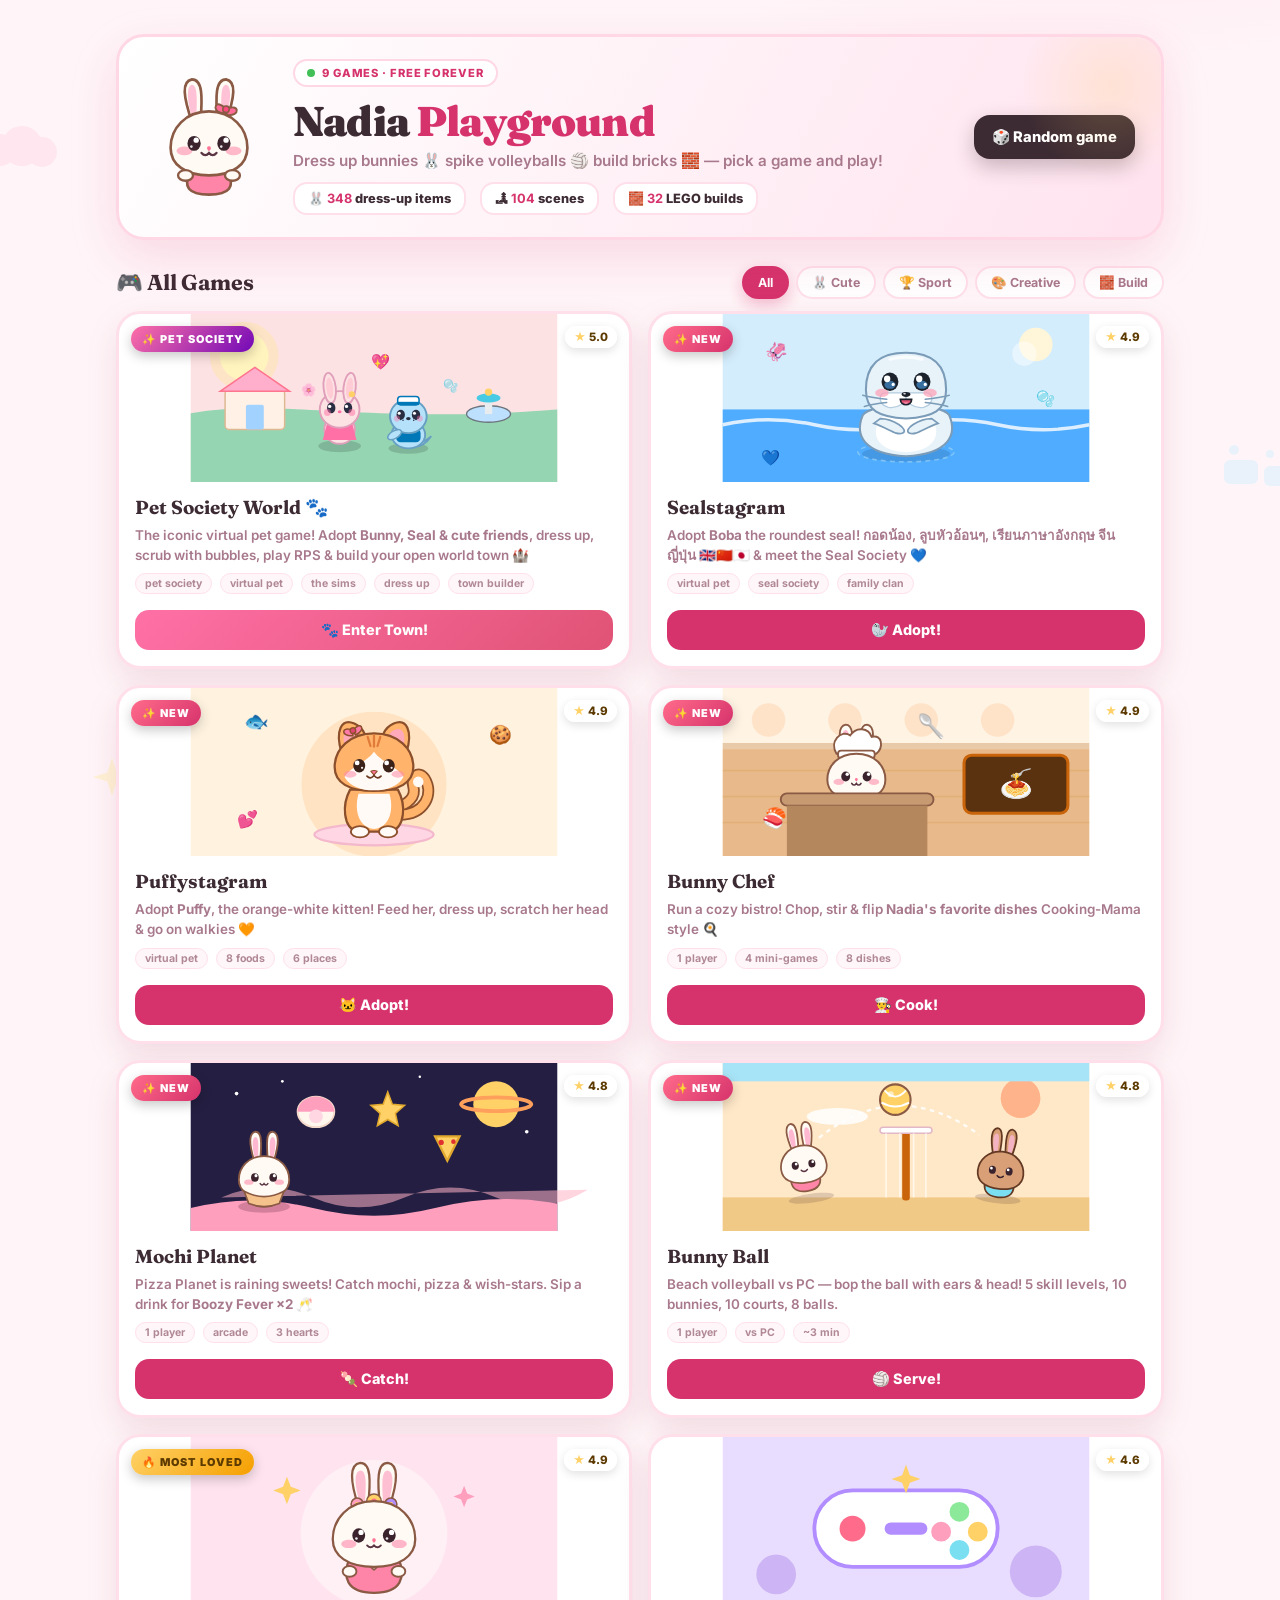
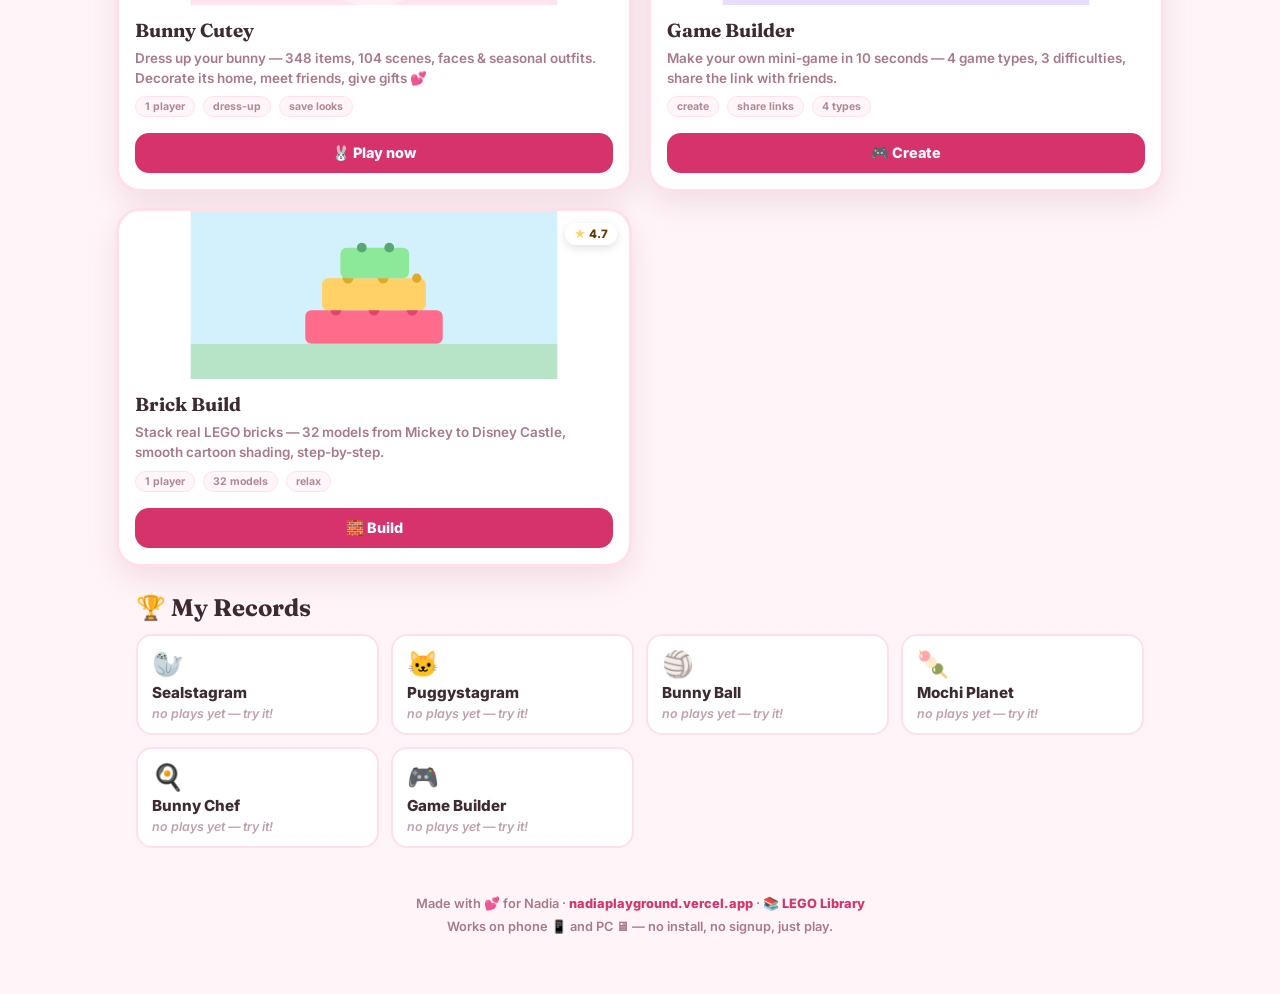
==== index.html @ f461de56 "feat(boba): add cozy cuddle vibes, clingy affection, and English/Chinese/Japanese language tutor" ====
<!DOCTYPE html>
<html lang="en">
<head>
<meta charset="UTF-8">
<meta name="viewport" content="width=device-width, initial-scale=1.0">
<title>Nadia Playground — Fun Games for Nadia</title>
<meta name="description" content="Nadia Playground — dress up bunnies, play beach volleyball, build LEGO bricks and make your own games. Free, no setup, works on phone & PC.">
<link rel="icon" href="data:image/svg+xml,<svg xmlns='http://www.w3.org/2000/svg' viewBox='0 0 100 100'><rect x='8' y='8' width='84' height='84' rx='20' fill='%23ff6b8a'/><rect x='22' y='22' width='26' height='26' rx='5' fill='%23ffd166'/><rect x='52' y='22' width='26' height='26' rx='5' fill='%237bdff2'/><rect x='22' y='52' width='26' height='26' rx='5' fill='%238ce99a'/><circle cx='65' cy='65' r='15' fill='%23fff'/></svg>">
<link rel="preconnect" href="https://fonts.googleapis.com">
<link rel="preconnect" href="https://fonts.gstatic.com" crossorigin>
<link href="https://fonts.googleapis.com/css2?family=Fraunces:opsz,wght@9..144,600;9..144,700;9..144,900&family=Inter:wght@400;600;700;800;900&display=swap" rel="stylesheet">
<style>
  :root {
    --ink:#3d2b33; --ink-soft:#a8798c; --pink:#ff6b8a; --pink-deep:#d6336c;
    --gold:#ffd166; --sky:#7bdff2; --mint:#8ce99a; --lav:#b28dff;
    --bg:#fff5f8; --card:#ffffff;
  }
  * { box-sizing:border-box; margin:0; padding:0; -webkit-tap-highlight-color:transparent; }
  body {
    font-family:'Inter',sans-serif; color:var(--ink);
    background:
      radial-gradient(900px 480px at 85% -8%, #ffe3ee 0%, transparent 60%),
      radial-gradient(700px 440px at -8% 108%, #e3f2fd 0%, transparent 55%),
      var(--bg);
    min-height:100vh; overflow-x:hidden;
  }
  /* floating deco */
  .deco { position:fixed; pointer-events:none; z-index:0; opacity:.5; animation:floaty 7s ease-in-out infinite; }
  .deco.d2 { animation-delay:-3s; } .deco.d3 { animation-delay:-5s; }
  @keyframes floaty { 0%,100%{transform:translateY(0) rotate(0)} 50%{transform:translateY(-16px) rotate(6deg)} }

  .wrap { max-width:1080px; margin:0 auto; padding:20px 16px 56px; position:relative; z-index:1; }

  /* ---------- hero ---------- */
  .hero {
    display:flex; align-items:center; gap:20px; justify-content:space-between;
    background:linear-gradient(120deg,#fff 0%,#fff0f6 55%,#ffe3ee 100%);
    border:3px solid #ffd7e5; border-radius:28px; padding:22px 26px; margin-top:14px;
    box-shadow:0 18px 50px rgba(214,51,108,.14);
    position:relative; overflow:hidden;
  }
  .hero::after { content:''; position:absolute; right:-40px; top:-40px; width:180px; height:180px; border-radius:50%; background:radial-gradient(circle,#ffd16633,transparent 70%); }
  .hero-left { flex:1; min-width:0; }
  .kicker { display:inline-flex; align-items:center; gap:7px; background:#fff; border:2px solid #ffd7e5; border-radius:999px; padding:5px 12px; font:800 .7rem 'Inter'; color:var(--pink-deep); letter-spacing:.08em; text-transform:uppercase; }
  .kicker .dot { width:8px; height:8px; border-radius:50%; background:#40c057; box-shadow:0 0 0 0 rgba(64,192,87,.5); animation:pulse 2s infinite; }
  @keyframes pulse { 70%{box-shadow:0 0 0 9px rgba(64,192,87,0)} 100%{box-shadow:0 0 0 0 rgba(64,192,87,0)} }
  h1 { font-family:'Fraunces',serif; font-weight:900; font-size:clamp(1.8rem,5vw,2.6rem); letter-spacing:-.02em; margin:8px 0 4px; }
  h1 .hl { color:var(--pink-deep); }
  .hero p { color:var(--ink-soft); font-weight:600; font-size:.95rem; }
  .hero-stats { display:flex; gap:14px; margin-top:12px; flex-wrap:wrap; }
  .stat { background:#fff; border:2px solid #ffe0ea; border-radius:14px; padding:7px 13px; font:800 .8rem 'Inter'; color:var(--ink); }
  .stat b { color:var(--pink-deep); }
  .mascot { width:128px; flex:0 0 128px; animation:bob 3.2s ease-in-out infinite; }
  @keyframes bob { 0%,100%{transform:translateY(0)} 50%{transform:translateY(-8px)} }
  .hero-cta { display:flex; flex-direction:column; gap:8px; }
  .btn-random {
    background:var(--ink); color:#fff; border:none; border-radius:16px; padding:13px 18px;
    font:800 .92rem 'Inter'; cursor:pointer; box-shadow:0 8px 20px rgba(61,43,51,.28);
    transition:transform .15s; white-space:nowrap;
  }
  .btn-random:hover { transform:translateY(-2px) rotate(-1deg); }
  .btn-random:active { transform:scale(.96); }

  /* ---------- records ---------- */
  .records { max-width: 1080px; margin: 26px auto 10px; padding: 0 20px; }
  .records h2 { font-family:'Fraunces',serif; font-size:1.5rem; color:#3d2b33; margin-bottom:12px; }
  .rec-grid { display:grid; grid-template-columns:repeat(auto-fill,minmax(230px,1fr)); gap:12px; }
  .rec { display:flex; flex-direction:column; gap:4px; background:#fff; border:2px solid #ffe0ea; border-radius:16px; padding:12px 14px; text-decoration:none; transition:transform .15s; }
  .rec:hover { transform:translateY(-2px); border-color:#ff9fbe; }
  .rec-e { font-size:1.6rem; }
  .rec-name { font:800 .95rem 'Inter'; color:#3d2b33; }
  .rec-stats { font:600 .78rem 'Inter'; color:#a8798c; }
  .rec-stats b { color:#d6336c; font-size:1rem; }
  .rec-empty { opacity:.7; font-style:italic; }

  /* ---------- continue strip ---------- */
  .continue {
    display:none; align-items:center; gap:12px; margin-top:14px;
    background:linear-gradient(90deg,#fff8e1,#fff); border:2px dashed #ffd166; border-radius:18px; padding:11px 16px;
  }
  .continue.show { display:flex; }
  .continue .cgift { font-size:1.5rem; animation:bob 2.4s ease-in-out infinite; }
  .continue span { font:700 .88rem 'Inter'; color:var(--ink); flex:1; }
  .continue a { font:800 .84rem 'Inter'; color:var(--pink-deep); background:#fff; border:2px solid #ffd7e5; border-radius:999px; padding:8px 16px; text-decoration:none; white-space:nowrap; }
  .continue a:hover { background:#ffe3ec; }

  /* ---------- section head + filters ---------- */
  .sec-head { display:flex; align-items:center; justify-content:space-between; gap:12px; margin:26px 0 12px; }
  .sec-head h2 { font-family:'Fraunces',serif; font-size:1.35rem; }
  .filters { display:flex; gap:7px; flex-wrap:wrap; }
  .fbtn {
    border:2px solid #ffe0ea; background:#fff; border-radius:999px; padding:7px 14px;
    font:700 .78rem 'Inter'; color:var(--ink-soft); cursor:pointer; transition:all .15s;
  }
  .fbtn:hover { border-color:var(--pink); color:var(--pink-deep); }
  .fbtn.on { background:var(--pink-deep); border-color:var(--pink-deep); color:#fff; box-shadow:0 6px 16px rgba(214,51,108,.3); }

  /* ---------- game cards ---------- */
  .grid { display:grid; grid-template-columns:1fr 1fr; gap:16px; }
  .card {
    position:relative; display:flex; flex-direction:column; gap:0;
    background:var(--card); border:3px solid #ffe0ea; border-radius:24px; overflow:hidden;
    text-decoration:none; color:var(--ink);
    box-shadow:0 12px 32px rgba(150,50,80,.12);
    transition:transform .18s ease, box-shadow .18s ease, border-color .18s;
  }
  .card:hover { transform:translateY(-6px) scale(1.01); box-shadow:0 22px 48px rgba(150,50,80,.22); border-color:#ffc9dd; }
  .card:active { transform:scale(.98); }
  .thumb { position:relative; height:168px; display:flex; align-items:center; justify-content:center; overflow:hidden; }
  .thumb svg { width:100%; height:100%; display:block; }
  .badge {
    position:absolute; top:12px; left:12px; z-index:3;
    font:900 .68rem 'Inter'; letter-spacing:.1em; text-transform:uppercase;
    padding:6px 11px; border-radius:999px; color:#fff;
    box-shadow:0 4px 12px rgba(0,0,0,.22);
  }
  .badge.new { background:linear-gradient(135deg,#ff6b8a,#d6336c); animation:wiggle 2.4s ease-in-out infinite; }
  .badge.hot { background:linear-gradient(135deg,#ffd166,#f59f00); color:#5c3a00; }
  .badge.pick { background:linear-gradient(135deg,#7bdff2,#339af0); }
  @keyframes wiggle { 0%,86%,100%{transform:rotate(0)} 90%{transform:rotate(-4deg) scale(1.06)} 94%{transform:rotate(3deg)} }
  .stars { position:absolute; right:12px; top:12px; z-index:3; background:rgba(255,255,255,.92); border-radius:999px; padding:4px 9px; font:800 .72rem 'Inter'; color:#5c3a00; box-shadow:0 3px 10px rgba(0,0,0,.12); }
  .stars s { text-decoration:none; color:#ffd166; }
  .cbody { padding:14px 16px 16px; display:flex; flex-direction:column; gap:6px; flex:1; }
  .crow { display:flex; align-items:center; gap:8px; }
  .cbody h3 { font-family:'Fraunces',serif; font-size:1.18rem; font-weight:700; }
  .cbody p { color:var(--ink-soft); font-size:.84rem; line-height:1.5; font-weight:600; flex:1; }
  .meta { display:flex; gap:8px; align-items:center; margin-top:2px; flex-wrap:wrap; }
  .chip { background:#fff6f9; border:1.5px solid #ffe0ea; color:#b08896; border-radius:999px; padding:3px 9px; font:700 .66rem 'Inter'; }
  .playbtn {
    margin-top:10px; align-self:stretch; text-align:center;
    background:var(--pink-deep); color:#fff; border-radius:14px; padding:11px;
    font:800 .9rem 'Inter'; transition:background .15s;
  }
  .card:hover .playbtn { background:#c2255c; }
  .hide { display:none !important; }

  footer { text-align:center; margin-top:44px; color:var(--ink-soft); font:600 .8rem 'Inter'; line-height:1.8; }
  footer a { color:var(--pink-deep); text-decoration:none; font-weight:800; }

  @media (max-width:720px) {
    .hero { flex-direction:column; text-align:center; padding:20px 16px; }
    .hero-left { width:100%; }
    .hero-stats { justify-content:center; }
    .mascot { width:104px; }
    .hero-cta { width:100%; }
    .btn-random { width:100%; }
    .grid { grid-template-columns:1fr; }
    .thumb { height:150px; }
    .sec-head { flex-direction:column; align-items:flex-start; }
    .filters { width:100%; }
  }
</style>
</head>
<body>

<svg class="deco" style="left:-20px;top:120px" width="90" height="90" viewBox="0 0 90 90"><circle cx="20" cy="30" r="16" fill="#ffd7e5"/><circle cx="42" cy="26" r="20" fill="#ffd7e5"/><circle cx="62" cy="32" r="15" fill="#ffd7e5"/></svg>
<svg class="deco d2" style="right:-30px;top:420px" width="100" height="100" viewBox="0 0 100 100"><rect x="14" y="40" width="34" height="24" rx="6" fill="#d3f0fd"/><rect x="54" y="46" width="30" height="20" rx="6" fill="#d3f0fd"/><circle cx="24" cy="30" r="5" fill="#d3f0fd"/><circle cx="60" cy="34" r="4" fill="#d3f0fd"/></svg>
<svg class="deco d3" style="left:6%;bottom:80px" width="70" height="70" viewBox="0 0 70 70"><path d="M35 8 l4.6 14.4 L54 27 l-14.4 4.6 L35 46 l-4.6-14.4 L16 27 l14.4-4.6 Z" fill="#fff0b3"/></svg>

<div class="wrap">

  <!-- HERO -->
  <section class="hero">
    <svg class="mascot" viewBox="0 0 120 120">
      <!-- Plush kawaii bunny mascot -->
      <path d="M44 46 C36 22, 34 8, 44 6 C54 6, 54 22, 52 46 Z" fill="#fffaf3" stroke="#8a5a44" stroke-width="2.5" stroke-linejoin="round"/>
      <path d="M44 42 C39 24, 39 12, 44 11 C49 11, 49 24, 48 42 Z" fill="#ffb8d0" opacity=".85"/>
      <path d="M76 46 C84 22, 86 8, 76 6 C66 6, 66 22, 68 46 Z" fill="#fffaf3" stroke="#8a5a44" stroke-width="2.5" stroke-linejoin="round"/>
      <path d="M76 42 C81 24, 81 12, 76 11 C71 11, 71 24, 72 42 Z" fill="#ffb8d0" opacity=".85"/>
      <!-- Ribbon bow on ear -->
      <g transform="translate(76,34) rotate(12)">
        <path d="M0 0 C-11 -9 -15 4 -2 5 Z" fill="#ff6b96" stroke="#8a5a44" stroke-width="1.8"/>
        <path d="M0 0 C11 -9 15 4 2 5 Z" fill="#ff6b96" stroke="#8a5a44" stroke-width="1.8"/>
        <circle r="3" fill="#ff477e" stroke="#8a5a44" stroke-width="1.5"/>
      </g>
      <!-- Chubby body peek -->
      <path d="M42 94 C36 106, 40 114, 60 114 C80 114, 84 106, 78 94 Z" fill="#ff85a8" stroke="#8a5a44" stroke-width="2.5"/>
      <!-- Mochi cheek head -->
      <path d="M60 36 C82 36, 96 52, 96 70 C96 86, 82 96, 60 96 C38 96, 24 86, 24 70 C24 52, 38 36, 60 36 Z" fill="#fffaf3" stroke="#8a5a44" stroke-width="2.5"/>
      <!-- Soft rosy blush -->
      <ellipse cx="37" cy="73" rx="7.5" ry="4.2" fill="#ff85a8" opacity=".55"/>
      <ellipse cx="83" cy="73" rx="7.5" ry="4.2" fill="#ff85a8" opacity=".55"/>
      <!-- Big glossy kawaii eyes -->
      <ellipse cx="46" cy="66" rx="6.2" ry="7" fill="#3a232d"/>
      <circle cx="48" cy="63" r="2.5" fill="#fff"/>
      <circle cx="43.5" cy="69" r="1.2" fill="#fff" opacity=".85"/>
      <ellipse cx="74" cy="66" rx="6.2" ry="7" fill="#3a232d"/>
      <circle cx="76" cy="63" r="2.5" fill="#fff"/>
      <circle cx="71.5" cy="69" r="1.2" fill="#fff" opacity=".85"/>
      <!-- Dainty nose + :3 mouth -->
      <path d="M60 72 C57 69, 63 69, 60 72 Z" fill="#ff7597" stroke="#ff7597" stroke-width="2" stroke-linejoin="round"/>
      <path d="M53 75 Q56.5 79 60 75 Q63.5 79 67 75" stroke="#5a3544" stroke-width="2.2" fill="none" stroke-linecap="round"/>
      <!-- Waving paws -->
      <ellipse cx="38" cy="96" rx="7" ry="5" fill="#fffaf3" stroke="#8a5a44" stroke-width="2.2"/>
      <ellipse cx="82" cy="96" rx="7" ry="5" fill="#fffaf3" stroke="#8a5a44" stroke-width="2.2"/>
    </svg>
    <div class="hero-left">
      <span class="kicker"><span class="dot"></span> 9 games · free forever</span>
      <h1>Nadia <span class="hl">Playground</span></h1>
      <p>Dress up bunnies 🐰 spike volleyballs 🏐 build bricks 🧱 — pick a game and play!</p>
      <div class="hero-stats">
        <span class="stat">🐰 <b>348</b> dress-up items</span>
        <span class="stat">🏞 <b>104</b> scenes</span>
        <span class="stat">🧱 <b>32</b> LEGO builds</span>
      </div>
    </div>
    <div class="hero-cta">
      <button class="btn-random" id="randomBtn">🎲 Random game</button>
    </div>
  </section>

  <!-- CONTINUE -->
  <div class="continue" id="continueStrip">
    <span class="cgift">⏪</span>
    <span id="continueText">Continue where you left off</span>
    <a id="continueLink" href="#">▶ Play again</a>
  </div>

  <!-- FILTERS -->
  <div class="sec-head">
    <h2>🎮 All Games</h2>
    <div class="filters" id="filters">
      <button class="fbtn on" data-f="all">All</button>
      <button class="fbtn" data-f="cute">🐰 Cute</button>
      <button class="fbtn" data-f="sport">🏆 Sport</button>
      <button class="fbtn" data-f="creative">🎨 Creative</button>
      <button class="fbtn" data-f="build">🧱 Build</button>
    </div>
  </div>

  <!-- GRID -->
  <main class="grid" id="grid">

    <a class="card" href="petsociety.html" data-cat="cute" data-name="Pet Society World">
      <div class="thumb">
        <svg viewBox="0 0 480 220">
          <rect width="480" height="220" fill="#fde2e4"/>
          <path d="M0 130 C120 110, 240 145, 480 125 L480 220 L0 220 Z" fill="#95d5b2"/>
          <circle cx="70" cy="55" r="32" fill="#fff6d9"/>
          <circle cx="70" cy="55" r="45" fill="#ffe66d" opacity=".25"/>
          <g transform="translate(45,70) scale(0.65)">
            <rect x="0" y="45" width="120" height="80" rx="8" fill="#fff1e6" stroke="#ddb892" stroke-width="3"/>
            <polygon points="60,0 130,48 -10,48" fill="#ffafcc" stroke="#ff758f" stroke-width="3"/>
            <rect x="42" y="75" width="36" height="50" rx="4" fill="#a2d2ff"/>
          </g>
          <g transform="translate(390,95) scale(0.6)">
            <ellipse cx="0" cy="60" rx="48" ry="18" fill="#bde0fe" stroke="#6c757d" stroke-width="3"/>
            <rect x="-8" y="25" width="16" height="35" fill="#e9ecef"/>
            <ellipse cx="0" cy="25" rx="26" ry="10" fill="#48cae4"/>
            <circle cx="0" cy="12" r="8" fill="#ffd166"/>
          </g>
          <g transform="translate(195,135)">
            <ellipse cx="0" cy="38" rx="28" ry="8" fill="rgba(0,0,0,0.15)"/>
            <ellipse cx="0" cy="16" rx="20" ry="19" fill="#fde2e4" stroke="#e09fba" stroke-width="2.5"/>
            <path d="M-16 6 L16 6 L22 30 L-22 30 Z" fill="#ff70a6"/>
            <ellipse cx="0" cy="-10" rx="26" ry="24" fill="#fde2e4" stroke="#e09fba" stroke-width="2.5"/>
            <ellipse cx="-13" cy="-38" rx="8" ry="20" fill="#fde2e4" stroke="#e09fba" stroke-width="2.5" transform="rotate(-6 -13 -38)"/>
            <ellipse cx="-13" cy="-38" rx="4.5" ry="14" fill="#ffccd5" transform="rotate(-6 -13 -38)"/>
            <ellipse cx="13" cy="-38" rx="8" ry="20" fill="#fde2e4" stroke="#e09fba" stroke-width="2.5" transform="rotate(6 13 -38)"/>
            <ellipse cx="13" cy="-38" rx="4.5" ry="14" fill="#ffccd5" transform="rotate(6 13 -38)"/>
            <circle cx="16" cy="-30" r="4" fill="#ffd166"/>
            <ellipse cx="-11" cy="-12" rx="5.5" ry="7" fill="#2b2d42"/><circle cx="-13" cy="-14" r="2.2" fill="#fff"/>
            <ellipse cx="11" cy="-12" rx="5.5" ry="7" fill="#2b2d42"/><circle cx="9" cy="-14" r="2.2" fill="#fff"/>
            <circle cx="-16" cy="-6" r="4.5" fill="#ff70a6" opacity=".5"/>
            <circle cx="16" cy="-6" r="4.5" fill="#ff70a6" opacity=".5"/>
            <ellipse cx="0" cy="-7" rx="2.5" ry="2" fill="#ff70a6"/>
          </g>
          <g transform="translate(285,142)">
            <ellipse cx="0" cy="34" rx="26" ry="7" fill="rgba(0,0,0,0.15)"/>
            <path d="M12 28 Q24 24 30 18 Q20 32 8 32 Z" fill="#b5e2fa" stroke="#68a0c4" stroke-width="2.5"/>
            <ellipse cx="0" cy="16" rx="22" ry="18" fill="#b5e2fa" stroke="#68a0c4" stroke-width="2.5"/>
            <rect x="-16" y="8" width="32" height="18" rx="6" fill="#0077b6"/>
            <ellipse cx="0" cy="-8" rx="24" ry="22" fill="#b5e2fa" stroke="#68a0c4" stroke-width="2.5"/>
            <rect x="-14" y="-34" width="28" height="11" rx="4" fill="#ffffff" stroke="#0077b6" stroke-width="2"/>
            <rect x="-14" y="-27" width="28" height="4" fill="#0077b6"/>
            <ellipse cx="-10" cy="-10" rx="5.5" ry="6.5" fill="#2b2d42"/><circle cx="-12" cy="-12" r="2" fill="#fff"/>
            <ellipse cx="10" cy="-10" rx="5.5" ry="6.5" fill="#2b2d42"/><circle cx="8" cy="-12" r="2" fill="#fff"/>
            <circle cx="-15" cy="-5" r="4" fill="#ff70a6" opacity=".4"/>
            <circle cx="15" cy="-5" r="4" fill="#ff70a6" opacity=".4"/>
            <ellipse cx="0" cy="-5" rx="3" ry="2" fill="#2b2d42"/>
            <circle cx="-7" cy="-3" r="1" fill="#2b2d42"/><circle cx="-10" cy="-4" r="1" fill="#2b2d42"/>
            <circle cx="7" cy="-3" r="1" fill="#2b2d42"/><circle cx="10" cy="-4" r="1" fill="#2b2d42"/>
            <ellipse cx="-18" cy="16" rx="10" ry="5" fill="#b5e2fa" stroke="#68a0c4" stroke-width="2" transform="rotate(-30 -18 16)"/>
          </g>
          <text x="236" y="70" font-size="20">💖</text>
          <text x="145" y="105" font-size="16">🌸</text>
          <text x="330" y="100" font-size="16">🫧</text>
        </svg>
        <span class="badge new" style="background:linear-gradient(135deg,#ff70a6,#7209b7)">✨ Pet Society</span>
        <span class="stars"><s>★</s> 5.0</span>
      </div>
      <div class="cbody">
        <div class="crow"><h3>Pet Society World 🐾</h3></div>
        <p>The iconic virtual pet game! Adopt <b>Bunny, Seal &amp; cute friends</b>, dress up, scrub with bubbles, play RPS &amp; build your open world town 🏰</p>
        <div class="meta">
          <span class="chip">pet society</span>
          <span class="chip">virtual pet</span>
          <span class="chip">the sims</span>
          <span class="chip">dress up</span>
          <span class="chip">town builder</span>
        </div>
        <span class="playbtn" style="background:linear-gradient(135deg,#ff70a6,#e05375)">🐾 Enter Town!</span>
      </div>
    </a>


    <a class="card" href="seal.html" data-cat="cute" data-name="Sealstagram">
      <div class="thumb">
        <svg viewBox="0 0 480 220">
          <rect width="480" height="220" fill="#d4edfc"/>
          <rect y="125" width="480" height="95" fill="#4facfe"/>
          <path d="M0 145 Q60 132 120 145 T240 145 T360 145 T480 145" stroke="#fff" stroke-width="4.5" fill="none" opacity=".8"/>
          <circle cx="410" cy="40" r="22" fill="#fff6d9"/>
          <circle cx="395" cy="52" r="16" fill="#ffffff" opacity=".4"/>
          <!-- Elevated Boba Character in Hub Card -->
          <g transform="translate(240,118) scale(1.05)">
            <ellipse cx="0" cy="62" rx="55" ry="10" fill="rgba(20,50,90,.16)"/>
            <ellipse cx="0" cy="60" rx="60" ry="12" fill="none" stroke="#a2d6f9" stroke-width="2" opacity=".6" stroke-dasharray="6 5"/>
            <path d="M -20 46 C -42 54, -58 42, -46 28 C -38 38, -20 40, -10 38 Z" fill="#b5cde0" stroke="#7b9cb8" stroke-width="2.2"/>
            <path d="M 20 46 C 42 54, 58 42, 46 28 C 38 38, 20 40, 10 38 Z" fill="#b5cde0" stroke="#7b9cb8" stroke-width="2.2"/>
            <path d="M -54 14 C -64 38, -54 62, 0 65 C 54 62, 64 38, 54 14 C 46 -2, -46 -2, -54 14 Z" fill="#e8f2f9" stroke="#7b9cb8" stroke-width="2.6" stroke-linejoin="round"/>
            <path d="M -34 20 C -44 40, -34 58, 0 60 C 34 58, 44 40, 34 20 C 24 8, -24 8, -34 20 Z" fill="#ffffff"/>
            <path d="M -40 24 C -22 30, -12 40, -4 36 C 4 32, -16 18, -32 18 Z" fill="#e8f2f9" stroke="#7b9cb8" stroke-width="2.2"/>
            <path d="M 40 24 C 22 30, 12 40, 4 36 C -4 32, 16 18, 32 18 Z" fill="#e8f2f9" stroke="#7b9cb8" stroke-width="2.2"/>
            <g transform="translate(0,-16)">
              <path d="M 0 -48 C 38 -48, 50 -28, 50 -2 C 50 24, 34 32, 0 34 C -34 32, -50 24, -50 -2 C -50 -28, -38 -48, 0 -48 Z" fill="#e8f2f9" stroke="#7b9cb8" stroke-width="2.6"/>
              <path d="M -20 -40 Q 0 -45 20 -40" stroke="rgba(255,255,255,0.75)" stroke-width="4" fill="none" stroke-linecap="round"/>
              <path d="M -26 2 C -34 2, -36 16, -22 20 C -10 22, 0 14, 0 6 C 0 14, 10 22, 22 20 C 36 16, 34 2, 26 2 Z" fill="#ffffff" stroke="#b5cde0" stroke-width="1.6"/>
              <ellipse cx="-30" cy="2" rx="8.5" ry="5.2" fill="#ff9eb5" opacity=".7"/>
              <ellipse cx="30" cy="2" rx="8.5" ry="5.2" fill="#ff9eb5" opacity=".7"/>
              <ellipse cx="-20" cy="-12" rx="10.5" ry="11.5" fill="#1b222c"/><ellipse cx="-20" cy="-8" rx="7" ry="5" fill="#4facfe" opacity=".55"/><ellipse cx="-23.5" cy="-15.5" rx="4" ry="4.2" fill="#fff"/><circle cx="-16" cy="-8.5" r="2" fill="#fff"/>
              <ellipse cx="20" cy="-12" rx="10.5" ry="11.5" fill="#1b222c"/><ellipse cx="20" cy="-8" rx="7" ry="5" fill="#4facfe" opacity=".55"/><ellipse cx="16.5" cy="-15.5" rx="4" ry="4.2" fill="#fff"/><circle cx="24" cy="-8.5" r="2" fill="#fff"/>
              <path d="M -24 10 Q -42 8 -54 5 M -24 14 Q -42 16 -52 19 M 24 10 Q 42 8 54 5 M 24 14 Q 42 16 52 19" stroke="#7b9cb8" stroke-width="1.8" stroke-linecap="round" fill="none"/>
              <path d="M -5.5 4 C -6 0, 6 0, 5.5 4 C 5 8, -5 8, -5.5 4 Z" fill="#1b222c"/><ellipse cx="-1.8" cy="3" rx="1.8" ry="1" fill="#fff" opacity=".85"/>
              <path d="M -7 10 C -7 19, 7 19, 7 10 Z" fill="#e05375" stroke="#1b222c" stroke-width="2.2"/><path d="M -3 14 Q 0 17 3 14 Z" fill="#ff9ebb"/>
            </g>
          </g>
          <text x="56" y="58" font-size="24">🦑</text>
          <text x="410" y="118" font-size="20">🫧</text>
          <text x="50" y="195" font-size="20">💙</text>
        </svg>
        <span class="badge new">✨ New</span>
        <span class="stars"><s>★</s> 4.9</span>
      </div>
      <div class="cbody">
        <div class="crow"><h3>Sealstagram</h3></div>
        <p>Adopt <b>Boba</b> the roundest seal! กอดน้อง, ลูบหัวอ้อนๆ, เรียนภาษาอังกฤษ จีน ญี่ปุ่น 🇬🇧🇨🇳🇯🇵 &amp; meet the Seal Society 💙</p>
        <div class="meta"><span class="chip">virtual pet</span><span class="chip">seal society</span><span class="chip">family clan</span></div>
        <span class="playbtn">🦭 Adopt!</span>
      </div>
    </a>

    <a class="card" href="puffy.html" data-cat="cute" data-name="Puffystagram">
      <div class="thumb">
        <svg viewBox="0 0 480 220">
          <rect width="480" height="220" fill="#fff3e0"/>
          <circle cx="240" cy="126" r="95" fill="#ffe3c2"/>
          <ellipse cx="240" cy="192" rx="78" ry="14" fill="#ffd6e4" stroke="#f4b8cc" stroke-width="3"/>
          <!-- Kawaii Puffy ginger-white kitten -->
          <g transform="translate(240,122) scale(0.92)">
            <!-- Tail with white tip -->
            <path d="M36 48 C72 48, 86 18, 72 -4 C64 -16, 52 -6, 56 8 C60 22, 48 34, 32 36" fill="none" stroke="#8c4f2b" stroke-width="17" stroke-linecap="round"/>
            <path d="M36 48 C72 48, 86 18, 72 -4 C64 -16, 52 -6, 56 8 C60 22, 48 34, 32 36" fill="none" stroke="#ffb36b" stroke-width="12" stroke-linecap="round"/>
            <circle cx="63" cy="1" r="7.5" fill="#fffaf5"/>
            <!-- Chubby body + snowy bib -->
            <path d="M-34 12 C-46 34, -44 66, -24 72 L24 72 C44 66, 46 34, 34 12 Z" fill="#ffb36b" stroke="#8c4f2b" stroke-width="3.2" stroke-linejoin="round"/>
            <path d="M-22 18 C-28 38, -24 66, 0 68 C24 66, 28 38, 22 18 Z" fill="#fffaf5"/>
            <ellipse cx="-20" cy="72" rx="13" ry="8" fill="#fffaf5" stroke="#8c4f2b" stroke-width="2.8"/>
            <ellipse cx="20" cy="72" rx="13" ry="8" fill="#fffaf5" stroke="#8c4f2b" stroke-width="2.8"/>
            <!-- Kawaii head -->
            <g transform="translate(0,-24)">
              <!-- Connected ears -->
              <path d="M-46 -16 C-56 -48, -46 -66, -28 -58 C-14 -52, -8 -36, -12 -24 Z" fill="#ffb36b" stroke="#8c4f2b" stroke-width="3.2" stroke-linejoin="round"/>
              <path d="M-41 -22 C-47 -42, -41 -54, -29 -49 C-20 -45, -16 -34, -18 -25 Z" fill="#ffa8c5" opacity=".88"/>
              <path d="M46 -16 C56 -48, 46 -66, 28 -58 C14 -52, 8 -36, 12 -24 Z" fill="#ffb36b" stroke="#8c4f2b" stroke-width="3.2" stroke-linejoin="round"/>
              <path d="M41 -22 C47 -42, 41 -54, 29 -49 C20 -45, 16 -34, 18 -25 Z" fill="#ffa8c5" opacity=".88"/>
              <!-- Mochi head -->
              <path d="M0 -44 C34 -44, 56 -22, 56 4 C56 26, 36 38, 0 38 C-36 38, -56 26, -56 4 C-56 -22, -34 -44, 0 -44 Z" fill="#ffb36b" stroke="#8c4f2b" stroke-width="3.2"/>
              <!-- White inverted-V blaze & muzzle -->
              <path d="M0 -18 C12 -2, 34 4, 42 18 C34 32, 18 37, 0 37 C-18 37, -34 32, -42 18 C-34 4, -12 -2, 0 -18 Z" fill="#fffaf5"/>
              <!-- Forehead stripes -->
              <path d="M0 -41 V-25 M-9 -39 L-5 -26 M9 -39 L5 -26" stroke="#e07b39" stroke-width="3.2" stroke-linecap="round"/>
              <!-- Rosy blush -->
              <ellipse cx="-34" cy="14" rx="9" ry="5" fill="#ff8fab" opacity=".58"/>
              <ellipse cx="34" cy="14" rx="9" ry="5" fill="#ff8fab" opacity=".58"/>
              <!-- Big glossy eyes -->
              <ellipse cx="-21" cy="2" rx="8.5" ry="9.5" fill="#3b2219"/>
              <circle cx="-24" cy="-2" r="3.4" fill="#fff"/>
              <circle cx="-17" cy="5" r="1.6" fill="#fff" opacity=".9"/>
              <ellipse cx="21" cy="2" rx="8.5" ry="9.5" fill="#3b2219"/>
              <circle cx="18" cy="-2" r="3.4" fill="#fff"/>
              <circle cx="25" cy="5" r="1.6" fill="#fff" opacity=".9"/>
              <!-- Pink nose & :3 mouth -->
              <path d="M-4.5 10 Q0 7.5 4.5 10 L0 15 Z" fill="#ff7597" stroke="#8c4f2b" stroke-width="1.5" stroke-linejoin="round"/>
              <path d="M-10 17 Q-5 22 0 16 Q5 22 10 17" stroke="#6b3a20" stroke-width="2.5" fill="none" stroke-linecap="round"/>
              <!-- Pink bow on ear -->
              <g transform="translate(-30,-48) rotate(-15)">
                <path d="M0 0 C-14 -12 -20 4 -2 7 Z" fill="#ff7aa8" stroke="#8c4f2b" stroke-width="2.2"/>
                <path d="M0 0 C14 -12 20 4 2 7 Z" fill="#ff7aa8" stroke="#8c4f2b" stroke-width="2.2"/>
                <circle r="4" fill="#e0446e" stroke="#8c4f2b" stroke-width="2"/>
              </g>
            </g>
          </g>
          <text x="70" y="52" font-size="26">🐟</text>
          <text x="390" y="70" font-size="24">🍪</text>
          <text x="60" y="180" font-size="22">💕</text>
        </svg>
        <span class="badge new">✨ New</span>
        <span class="stars"><s>★</s> 4.9</span>
      </div>
      <div class="cbody">
        <div class="crow"><h3>Puffystagram</h3></div>
        <p>Adopt <b>Puffy</b>, the orange-white kitten! Feed her, dress up, scratch her head &amp; go on walkies 🧡</p>
        <div class="meta"><span class="chip">virtual pet</span><span class="chip">8 foods</span><span class="chip">6 places</span></div>
        <span class="playbtn">🐱 Adopt!</span>
      </div>
    </a>

    <a class="card" href="chef.html" data-cat="creative" data-name="Bunny Chef">
      <div class="thumb">
        <svg viewBox="0 0 480 220">
          <rect width="480" height="220" fill="#fff3e4"/>
          <circle cx="60" cy="42" r="22" fill="#ffe3c9"/><circle cx="160" cy="42" r="22" fill="#ffe3c9"/><circle cx="260" cy="42" r="22" fill="#ffe3c9"/><circle cx="360" cy="42" r="22" fill="#ffe3c9"/>
          <rect y="72" width="480" height="8" fill="#e8c9a8"/>
          <rect y="80" width="480" height="140" fill="#e8b98a"/>
          <path d="M0 108 H480 M0 142 H480 M0 176 H480" stroke="#d9a866" stroke-width="2" opacity=".5"/>
          <rect x="316" y="88" width="136" height="76" rx="10" fill="#5a3210" stroke="#c9640a" stroke-width="4"/>
          <text x="384" y="138" text-anchor="middle" font-size="36">🍝</text>
          <!-- Kawaii Chef Bunny behind counter -->
          <g transform="translate(175,116)">
            <path d="M-16 -24 C-24 -52, -24 -66, -14 -68 C-4 -68, -4 -52, -6 -24 Z" fill="#fffaf3" stroke="#8a5a44" stroke-width="2.5"/>
            <path d="M-15 -28 C-20 -48, -20 -60, -14 -61 C-9 -61, -9 -48, -10 -28 Z" fill="#ffb8d0"/>
            <path d="M16 -24 C24 -52, 24 -66, 14 -68 C4 -68, 4 -52, 6 -24 Z" fill="#fffaf3" stroke="#8a5a44" stroke-width="2.5"/>
            <path d="M15 -28 C20 -48, 20 -60, 14 -61 C9 -61, 9 -48, 10 -28 Z" fill="#ffb8d0"/>
            <!-- Puffy chef toque -->
            <path d="M-26 -30 C-36 -46, -20 -62, -8 -54 C0 -66, 16 -64, 20 -52 C34 -56, 36 -38, 26 -30 Z" fill="#fff" stroke="#8a5a44" stroke-width="2.5"/>
            <rect x="-24" y="-34" width="48" height="10" rx="4" fill="#fff" stroke="#8a5a44" stroke-width="2.4"/>
            <!-- Mochi head -->
            <path d="M0 -30 C24 -30, 38 -14, 38 4 C38 20, 24 30, 0 30 C-24 30, -38 20, -38 4 C-38 -14, -24 -30, 0 -30 Z" fill="#fffaf3" stroke="#8a5a44" stroke-width="2.6"/>
            <ellipse cx="-23" cy="7" rx="7" ry="4" fill="#ff85a8" opacity=".55"/>
            <ellipse cx="23" cy="7" rx="7" ry="4" fill="#ff85a8" opacity=".55"/>
            <ellipse cx="-14" cy="0" rx="5.8" ry="6.5" fill="#3a232d"/><circle cx="-12" cy="-3" r="2.2" fill="#fff"/>
            <ellipse cx="14" cy="0" rx="5.8" ry="6.5" fill="#3a232d"/><circle cx="16" cy="-3" r="2.2" fill="#fff"/>
            <path d="M0 5 C-3 2, 3 2, 0 5 Z" fill="#ff7597" stroke="#ff7597" stroke-width="2"/>
            <path d="M-6 9 Q-3 13 0 9 Q3 13 6 9" stroke="#5a3544" stroke-width="2.2" fill="none" stroke-linecap="round"/>
          </g>
          <rect x="76" y="138" width="200" height="16" rx="8" fill="#c89a72" stroke="#8a5a44" stroke-width="2.5"/>
          <rect x="84" y="154" width="184" height="66" fill="#b5875c"/>
          <text x="255" y="60" font-size="30">🥄</text>
          <text x="52" y="180" font-size="26">🍣</text>
        </svg>
        <span class="badge new">✨ New</span>
        <span class="stars"><s>★</s> 4.9</span>
      </div>
      <div class="cbody">
        <div class="crow"><h3>Bunny Chef</h3></div>
        <p>Run a cozy bistro! Chop, stir &amp; flip <b>Nadia's favorite dishes</b> Cooking-Mama style 🍳</p>
        <div class="meta"><span class="chip">1 player</span><span class="chip">4 mini-games</span><span class="chip">8 dishes</span></div>
        <span class="playbtn">👨‍🍳 Cook!</span>
      </div>
    </a>

    <a class="card" href="mochi.html" data-cat="cute" data-name="Mochi Planet">
      <div class="thumb">
        <svg viewBox="0 0 480 220">
          <rect width="480" height="220" fill="#241f42"/>
          <circle cx="60" cy="40" r="2.4" fill="#fff"/><circle cx="120" cy="24" r="1.8" fill="#fff"/><circle cx="420" cy="36" r="2.2" fill="#fff"/><circle cx="300" cy="18" r="1.6" fill="#fff"/><circle cx="440" cy="90" r="2.4" fill="#fff"/>
          <circle cx="400" cy="54" r="30" fill="#ffd166"/><ellipse cx="400" cy="54" rx="46" ry="9" fill="none" stroke="#ff9f5c" stroke-width="5"/>
          <path d="M40 176 q60 -26 120 0 t120 0 t120 0 t120 -10" fill="#ffb3c7" opacity=".55"/>
          <path d="M0 190 q80 -20 160 0 t160 0 t160 -6 L480 220 L0 220 Z" fill="#ff9fbe"/>
          <g>
            <ellipse cx="164" cy="64" rx="24" ry="20" fill="#fff6ee" stroke="#f3d9c9" stroke-width="2.5"/>
            <path d="M140 64 a24 20 0 0 1 48 0" fill="#ff9fbe"/>
            <circle cx="164" cy="70" r="9" fill="#ffd7e3"/>
          </g>
          <path d="M258 38 L264 54 280 55.6 268 66 271.6 82 258 74 244.4 82 248 66 236 55.6 252 54 Z" fill="#ffd166" stroke="#e0a92e" stroke-width="2"/>
          <g>
            <path d="M320 96 L352 96 L336 128 Z" fill="#ffd166" stroke="#e0a92e" stroke-width="3"/>
            <circle cx="328" cy="104" r="3.4" fill="#e03131"/><circle cx="344" cy="103" r="3" fill="#e03131"/>
          </g>
          <!-- Kawaii Catcher Bunny -->
          <g transform="translate(96,152)">
            <ellipse cx="0" cy="36" rx="34" ry="8" fill="rgba(60,20,40,.22)"/>
            <path d="M-13 -24 C-20 -48, -20 -60, -11 -62 C-3 -62, -3 -48, -5 -24 Z" fill="#fffaf3" stroke="#8a5a44" stroke-width="2.4"/>
            <path d="M-12 -27 C-16 -44, -16 -54, -11 -55 C-7 -55, -7 -44, -8 -27 Z" fill="#ffb8d0"/>
            <path d="M13 -24 C20 -48, 20 -60, 11 -62 C3 -62, 3 -48, 5 -24 Z" fill="#fffaf3" stroke="#8a5a44" stroke-width="2.4"/>
            <path d="M12 -27 C16 -44, 16 -54, 11 -55 C7 -55, 7 -44, 8 -27 Z" fill="#ffb8d0"/>
            <path d="M-20 12 C-24 26, -18 36, 0 36 C18 36, 24 26, 20 12 Z" fill="#fffaf3" stroke="#8a5a44" stroke-width="2.4"/>
            <path d="M0 -30 C21 -30, 33 -15, 33 1 C33 15, 21 24, 0 24 C-21 24, -33 15, -33 1 C-33 -15, -21 -30, 0 -30 Z" fill="#fffaf3" stroke="#8a5a44" stroke-width="2.4"/>
            <ellipse cx="-20" cy="4" rx="6" ry="3.5" fill="#ff85a8" opacity=".55"/>
            <ellipse cx="20" cy="4" rx="6" ry="3.5" fill="#ff85a8" opacity=".55"/>
            <ellipse cx="-12" cy="-2" rx="5" ry="5.6" fill="#3a232d"/><circle cx="-10.5" cy="-4.5" r="2" fill="#fff"/>
            <ellipse cx="12" cy="-2" rx="5" ry="5.6" fill="#3a232d"/><circle cx="13.5" cy="-4.5" r="2" fill="#fff"/>
            <path d="M-5 6 Q-2.5 9.5 0 6 Q2.5 9.5 5 6" stroke="#5a3544" stroke-width="2" fill="none" stroke-linecap="round"/>
            <!-- Woven mochi basket -->
            <path d="M-26 16 Q0 30 26 16 L20 32 Q0 40 -20 32 Z" fill="#f6c28b" stroke="#8a5a44" stroke-width="2.2"/>
          </g>
        </svg>
        <span class="badge new">✨ New</span>
        <span class="stars"><s>★</s> 4.8</span>
      </div>
      <div class="cbody">
        <div class="crow"><h3>Mochi Planet</h3></div>
        <p>Pizza Planet is raining sweets! Catch mochi, pizza &amp; wish-stars. Sip a drink for <b>Boozy Fever ×2</b> 🥂</p>
        <div class="meta"><span class="chip">1 player</span><span class="chip">arcade</span><span class="chip">3 hearts</span></div>
        <span class="playbtn">🍡 Catch!</span>
      </div>
    </a>

    <a class="card" href="ball.html" data-cat="sport" data-name="Bunny Ball">
      <div class="thumb">
        <svg viewBox="0 0 480 220">
          <rect width="480" height="220" fill="#ffe8c8"/>
          <circle cx="390" cy="46" r="26" fill="#ffb38a"/>
          <rect y="0" width="480" height="24" fill="#a8e4f7"/>
          <ellipse cx="150" cy="70" rx="40" ry="11" fill="#fff" opacity=".85"/>
          <rect y="176" width="480" height="44" fill="#f0c987"/>
          <!-- Beach net -->
          <rect x="235" y="88" width="10" height="92" rx="4" fill="#c9640a"/>
          <rect x="206" y="84" width="68" height="8" rx="4" fill="#fff" stroke="#e3b7c6" stroke-width="2"/>
          <g stroke="#ffffffaa" stroke-width="2"><path d="M214 92 v84 M232 92 v84 M250 92 v84 M266 92 v84"/></g>
          <!-- Serve arc dotted trail -->
          <path d="M126 98 Q228 16 336 94" fill="none" stroke="#fff" stroke-width="3" stroke-dasharray="6 6" opacity=".85"/>
          <!-- Left Bunny (Cream) jumping to serve -->
          <g transform="translate(106,134) rotate(-8)">
            <ellipse cx="4" cy="44" rx="30" ry="6" fill="rgba(60,30,40,.16)"/>
            <path d="M-12 -20 C-18 -42, -18 -54, -10 -56 C-2 -56, -2 -42, -4 -20 Z" fill="#fffaf3" stroke="#8a5a44" stroke-width="2.3"/>
            <path d="M-11 -23 C-15 -38, -15 -48, -10 -49 C-6 -49, -6 -38, -7 -23 Z" fill="#ffb8d0"/>
            <path d="M12 -20 C18 -42, 18 -54, 10 -56 C2 -56, 2 -42, 4 -20 Z" fill="#fffaf3" stroke="#8a5a44" stroke-width="2.3"/>
            <path d="M11 -23 C15 -38, 15 -48, 10 -49 C6 -49, 6 -38, 7 -23 Z" fill="#ffb8d0"/>
            <path d="M-18 10 C-22 26, -16 34, 0 34 C16 34, 22 26, 18 10 Z" fill="#ff85a8" stroke="#8a5a44" stroke-width="2.3"/>
            <path d="M0 -26 C19 -26, 30 -12, 30 2 C30 15, 19 23, 0 23 C-19 23, -30 15, -30 2 C-30 -12, -19 -26, 0 -26 Z" fill="#fffaf3" stroke="#8a5a44" stroke-width="2.3"/>
            <ellipse cx="-11" cy="-1" rx="4.6" ry="5.2" fill="#3a232d"/><circle cx="-9.5" cy="-3" r="1.8" fill="#fff"/>
            <ellipse cx="11" cy="-1" rx="4.6" ry="5.2" fill="#3a232d"/><circle cx="12.5" cy="-3" r="1.8" fill="#fff"/>
            <path d="M-4 6 Q0 10 4 6" stroke="#5a3544" stroke-width="2" fill="none" stroke-linecap="round"/>
          </g>
          <!-- Volleyball soaring over net -->
          <g transform="translate(226,48)">
            <circle r="20" fill="#ffd166" stroke="#8a5a44" stroke-width="2.8"/>
            <path d="M-14 -12 Q0 4 14 -12 M-18 4 Q0 14 18 4" stroke="#fff" stroke-width="2.5" fill="none"/>
            <circle cx="-6" cy="-7" r="4" fill="#fff" opacity=".6"/>
          </g>
          <!-- Right Bunny (Mocha) ready to receive -->
          <g transform="translate(364,142) rotate(6)">
            <ellipse cx="0" cy="36" rx="30" ry="6" fill="rgba(60,30,40,.16)"/>
            <path d="M-12 -20 C-18 -42, -18 -54, -10 -56 C-2 -56, -2 -42, -4 -20 Z" fill="#d9a077" stroke="#633924" stroke-width="2.3"/>
            <path d="M-11 -23 C-15 -38, -15 -48, -10 -49 C-6 -49, -6 -38, -7 -23 Z" fill="#f4b3c2"/>
            <path d="M12 -20 C18 -42, 18 -54, 10 -56 C2 -56, 2 -42, 4 -20 Z" fill="#d9a077" stroke="#633924" stroke-width="2.3"/>
            <path d="M11 -23 C15 -38, 15 -48, 10 -49 C6 -49, 6 -38, 7 -23 Z" fill="#f4b3c2"/>
            <path d="M-18 10 C-22 26, -16 34, 0 34 C16 34, 22 26, 18 10 Z" fill="#7bdff2" stroke="#633924" stroke-width="2.3"/>
            <path d="M0 -26 C19 -26, 30 -12, 30 2 C30 15, 19 23, 0 23 C-19 23, -30 15, -30 2 C-30 -12, -19 -26, 0 -26 Z" fill="#d9a077" stroke="#633924" stroke-width="2.3"/>
            <ellipse cx="-11" cy="-1" rx="4.6" ry="5.2" fill="#3a232d"/><circle cx="-12.5" cy="-3" r="1.8" fill="#fff"/>
            <ellipse cx="11" cy="-1" rx="4.6" ry="5.2" fill="#3a232d"/><circle cx="9.5" cy="-3" r="1.8" fill="#fff"/>
            <path d="M-4 6 Q0 10 4 6" stroke="#3a232d" stroke-width="2" fill="none" stroke-linecap="round"/>
          </g>
        </svg>
        <span class="badge new">✨ New</span>
        <span class="stars"><s>★</s> 4.8</span>
      </div>
      <div class="cbody">
        <div class="crow"><h3>Bunny Ball</h3></div>
        <p>Beach volleyball vs PC — bop the ball with ears &amp; head! 5 skill levels, 10 bunnies, 10 courts, 8 balls.</p>
        <div class="meta"><span class="chip">1 player</span><span class="chip">vs PC</span><span class="chip">~3 min</span></div>
        <span class="playbtn">🏐 Serve!</span>
      </div>
    </a>

    <a class="card" href="bunny.html" data-cat="cute" data-name="Bunny Cutey">
      <div class="thumb">
        <svg viewBox="0 0 480 220">
          <rect width="480" height="220" fill="#ffe4ef"/>
          <circle cx="240" cy="126" r="96" fill="#fff0f6"/>
          <path d="M126 52 l5 13 13 5 -13 5 -5 13 -5 -13 -13 -5 13 -5 Z" fill="#ffd166"/>
          <path d="M358 64 l4 10 10 4 -10 4 -4 10 -4 -10 -10 -4 10 -4 Z" fill="#ff9fbe"/>
          <!-- Kawaii Dress-Up Bunny centerpiece -->
          <g transform="translate(240,126)">
            <path d="M-20 -34 C-32 -70, -32 -90, -18 -92 C-4 -92, -4 -70, -8 -34 Z" fill="#fffaf3" stroke="#8a5a44" stroke-width="3" stroke-linejoin="round"/>
            <path d="M-19 -40 C-26 -66, -26 -80, -18 -82 C-10 -82, -10 -66, -12 -40 Z" fill="#ffb8d0" opacity=".88"/>
            <path d="M20 -34 C32 -70, 32 -90, 18 -92 C4 -92, 4 -70, 8 -34 Z" fill="#fffaf3" stroke="#8a5a44" stroke-width="3" stroke-linejoin="round"/>
            <path d="M19 -40 C26 -66, 26 -80, 18 -82 C10 -82, 10 -66, 12 -40 Z" fill="#ffb8d0" opacity=".88"/>
            <!-- Flower crown -->
            <g transform="translate(0,-42)">
              <circle cx="-22" cy="4" r="8" fill="#ff9fbe" stroke="#8a5a44" stroke-width="2"/><circle cx="-22" cy="4" r="3" fill="#ffd166"/>
              <circle cx="0" cy="0" r="9.5" fill="#ffd166" stroke="#8a5a44" stroke-width="2"/><circle cx="0" cy="0" r="3.6" fill="#ff6b8a"/>
              <circle cx="22" cy="4" r="8" fill="#b28dff" stroke="#8a5a44" stroke-width="2"/><circle cx="22" cy="4" r="3" fill="#ffd166"/>
            </g>
            <!-- Cute ruffled dress -->
            <path d="M-32 32 C-42 58, -36 78, 0 78 C36 78, 42 58, 32 32 Z" fill="#ff85a8" stroke="#8a5a44" stroke-width="3"/>
            <path d="M-16 34 L0 48 L16 34" fill="#fff" stroke="#8a5a44" stroke-width="2.2" stroke-linejoin="round"/>
            <!-- Mochi cheeks head -->
            <path d="M0 -42 C34 -42, 54 -18, 54 8 C54 30, 34 44, 0 44 C-34 44, -54 30, -54 8 C-54 -18, -34 -42, 0 -42 Z" fill="#fffaf3" stroke="#8a5a44" stroke-width="3"/>
            <ellipse cx="-33" cy="14" rx="10" ry="5.5" fill="#ff85a8" opacity=".58"/>
            <ellipse cx="33" cy="14" rx="10" ry="5.5" fill="#ff85a8" opacity=".58"/>
            <!-- Big sparkly eyes -->
            <ellipse cx="-20" cy="3" rx="8.4" ry="9.4" fill="#3a232d"/>
            <circle cx="-17" cy="-1" r="3.4" fill="#fff"/>
            <circle cx="-23" cy="7" r="1.7" fill="#fff" opacity=".9"/>
            <ellipse cx="20" cy="3" rx="8.4" ry="9.4" fill="#3a232d"/>
            <circle cx="23" cy="-1" r="3.4" fill="#fff"/>
            <circle cx="17" cy="7" r="1.7" fill="#fff" opacity=".9"/>
            <!-- Nose & :3 mouth -->
            <path d="M0 11 C-4 7, 4 7, 0 11 Z" fill="#ff7597" stroke="#ff7597" stroke-width="2.5" stroke-linejoin="round"/>
            <path d="M-9 16 Q-4.5 21 0 16 Q4.5 21 9 16" stroke="#5a3544" stroke-width="2.6" fill="none" stroke-linecap="round"/>
            <!-- Paws -->
            <ellipse cx="-32" cy="50" rx="9" ry="7" fill="#fffaf3" stroke="#8a5a44" stroke-width="2.5"/>
            <ellipse cx="32" cy="50" rx="9" ry="7" fill="#fffaf3" stroke="#8a5a44" stroke-width="2.5"/>
          </g>
        </svg>
        <span class="badge hot">🔥 Most loved</span>
        <span class="stars"><s>★</s> 4.9</span>
      </div>
      <div class="cbody">
        <div class="crow"><h3>Bunny Cutey</h3></div>
        <p>Dress up your bunny — 348 items, 104 scenes, faces &amp; seasonal outfits. Decorate its home, meet friends, give gifts 💕</p>
        <div class="meta"><span class="chip">1 player</span><span class="chip">dress-up</span><span class="chip">save looks</span></div>
        <span class="playbtn">🐰 Play now</span>
      </div>
    </a>

    <a class="card" href="make.html" data-cat="creative" data-name="Game Builder">
      <div class="thumb">
        <svg viewBox="0 0 480 220">
          <rect width="480" height="220" fill="#e8dcff"/>
          <circle cx="70" cy="180" r="26" fill="#cdb4f4"/><circle cx="410" cy="176" r="34" fill="#cdb4f4"/>
          <rect x="120" y="70" width="240" height="100" rx="50" fill="#fff" stroke="#b28dff" stroke-width="5"/>
          <circle cx="170" cy="120" r="17" fill="#ff6b8a"/>
          <circle cx="310" cy="98" r="13" fill="#8ce99a"/><circle cx="334" cy="124" r="13" fill="#ffd166"/><circle cx="310" cy="148" r="13" fill="#7bdff2"/><circle cx="286" cy="124" r="13" fill="#ff9fbe"/>
          <rect x="212" y="112" width="56" height="16" rx="8" fill="#b28dff"/>
          <path d="M240 36 l5 14 14 5 -14 5 -5 14 -5 -14 -14 -5 14 -5 Z" fill="#ffd166"/>
        </svg>
        <span class="stars"><s>★</s> 4.6</span>
      </div>
      <div class="cbody">
        <div class="crow"><h3>Game Builder</h3></div>
        <p>Make your own mini-game in 10 seconds — 4 game types, 3 difficulties, share the link with friends.</p>
        <div class="meta"><span class="chip">create</span><span class="chip">share links</span><span class="chip">4 types</span></div>
        <span class="playbtn">🎮 Create</span>
      </div>
    </a>

    <a class="card" href="build.html" data-cat="build" data-name="Brick Build">
      <div class="thumb">
        <svg viewBox="0 0 480 220">
          <rect width="480" height="220" fill="#d3f0fd"/>
          <rect x="150" y="130" width="180" height="44" rx="8" fill="#ff6b8a"/>
          <circle cx="190" cy="130" r="7" fill="#e0446e"/><circle cx="240" cy="130" r="7" fill="#e0446e"/><circle cx="290" cy="130" r="7" fill="#e0446e"/>
          <rect x="172" y="88" width="136" height="42" rx="8" fill="#ffd166"/>
          <circle cx="206" cy="88" r="7" fill="#e0a92e"/><circle cx="252" cy="88" r="7" fill="#e0a92e"/><circle cx="296" cy="88" r="6" fill="#e0a92e"/>
          <rect x="196" y="48" width="90" height="40" rx="8" fill="#8ce99a"/>
          <circle cx="224" cy="48" r="6.4" fill="#57a773"/><circle cx="260" cy="48" r="6.4" fill="#57a773"/>
          <rect y="174" width="480" height="46" fill="#b7e4c7"/>
        </svg>
        <span class="stars"><s>★</s> 4.7</span>
      </div>
      <div class="cbody">
        <div class="crow"><h3>Brick Build</h3></div>
        <p>Stack real LEGO bricks — 32 models from Mickey to Disney Castle, smooth cartoon shading, step-by-step.</p>
        <div class="meta"><span class="chip">1 player</span><span class="chip">32 models</span><span class="chip">relax</span></div>
        <span class="playbtn">🧱 Build</span>
      </div>
    </a>

  </main>

  <!-- MY RECORDS -->
  <section class="records" id="recordsBox">
    <h2>🏆 My Records</h2>
    <div class="rec-grid" id="recGrid"></div>
  </section>

  <footer>
    Made with 💕 for Nadia · <a href="https://nadiaplayground.vercel.app">nadiaplayground.vercel.app</a> ·
    <a href="library.html">📚 LEGO Library</a><br>
    Works on phone 📱 and PC 🖥 — no install, no signup, just play.
  </footer>
</div>

<script src="stats.js?v=1"></script>
<script>
  /* render My Records from GameStats */
  (function () {
    var META = {
      seal:  { e: '🦭', name: 'Sealstagram',  link: 'seal.html' },
      puffy: { e: '🐱', name: 'Puggystagram', link: 'puffy.html' },
      ball:  { e: '🏐', name: 'Bunny Ball',   link: 'ball.html' },
      mochi: { e: '🍡', name: 'Mochi Planet', link: 'mochi.html' },
      chef:  { e: '🍳', name: 'Bunny Chef',   link: 'chef.html' },
      make:  { e: '🎮', name: 'Game Builder', link: 'make.html' }
    };
    function fmt(n) { return (n || 0).toLocaleString(); }
    function draw() {
      var grid = document.getElementById('recGrid');
      if (!grid) return;
      var all = (window.GameStats ? GameStats.all() : {}) || {};
      var html = '';
      Object.keys(META).forEach(function (k) {
        var m = META[k], s = all[k];
        html += '<a class="rec" href="' + m.link + '">' +
          '<span class="rec-e">' + m.e + '</span>' +
          '<span class="rec-name">' + m.name + '</span>' +
          (s ? '<span class="rec-stats">best <b>' + fmt(s.best) + '</b> · ' + fmt(s.plays) + ' plays' +
               (s.wins ? ' · 🏆 ' + fmt(s.wins) : '') +
               (s.wishes ? ' · ⭐ ' + fmt(s.wishes) : '') +
               (s.served ? ' · 🍽 ' + fmt(s.served) : '') + '</span>'
             : '<span class="rec-stats rec-empty">no plays yet — try it!</span>') +
          '</a>';
      });
      grid.innerHTML = html;
    }
    draw();
  })();
</script>
<script>
(function () {
  /* ---------- random game ---------- */
  var cards = [].slice.call(document.querySelectorAll('.card'));
  document.getElementById('randomBtn').addEventListener('click', function () {
    var visible = cards.filter(function (c) { return !c.classList.contains('hide'); });
    var pick = visible[Math.floor(Math.random() * visible.length)];
    location.href = pick.getAttribute('href');
  });

  /* ---------- continue playing ---------- */
  function lsGet(k){ try { return localStorage.getItem(k); } catch(e){ return null; } }
  function lsSet(k,v){ try { localStorage.setItem(k,v); } catch(e){} }
  cards.forEach(function (c) {
    c.addEventListener('click', function () { lsSet('npLastPlayed', c.dataset.name + '|' + c.getAttribute('href')); });
  });
  var last = lsGet('npLastPlayed');
  if (last) {
    var parts = last.split('|');
    if (parts.length === 2) {
      document.getElementById('continueText').textContent = 'Continue ' + parts[0] + '?';
      document.getElementById('continueLink').href = parts[1];
      document.getElementById('continueStrip').classList.add('show');
    }
  }

  /* ---------- today's pick ---------- */
  var d = new Date();
  var pickIdx = (d.getFullYear() + d.getMonth() + d.getDate()) % cards.length;
  var pickCard = cards[pickIdx];
  if (pickCard && !pickCard.querySelector('.badge')) {
    var b = document.createElement('span');
    b.className = 'badge pick';
    b.textContent = '⭐ Today\'s pick';
    pickCard.querySelector('.thumb').appendChild(b);
  }

  /* ---------- filters ---------- */
  document.getElementById('filters').addEventListener('click', function (e) {
    var btn = e.target.closest('.fbtn');
    if (!btn) return;
    [].forEach.call(document.querySelectorAll('.fbtn'), function (f) { f.classList.remove('on'); });
    btn.classList.add('on');
    var f = btn.dataset.f;
    cards.forEach(function (c) {
      c.classList.toggle('hide', f !== 'all' && c.dataset.cat !== f);
    });
  });
})();
</script>
<script src="magic-touch.js?v=1"></script>
</body>
</html>
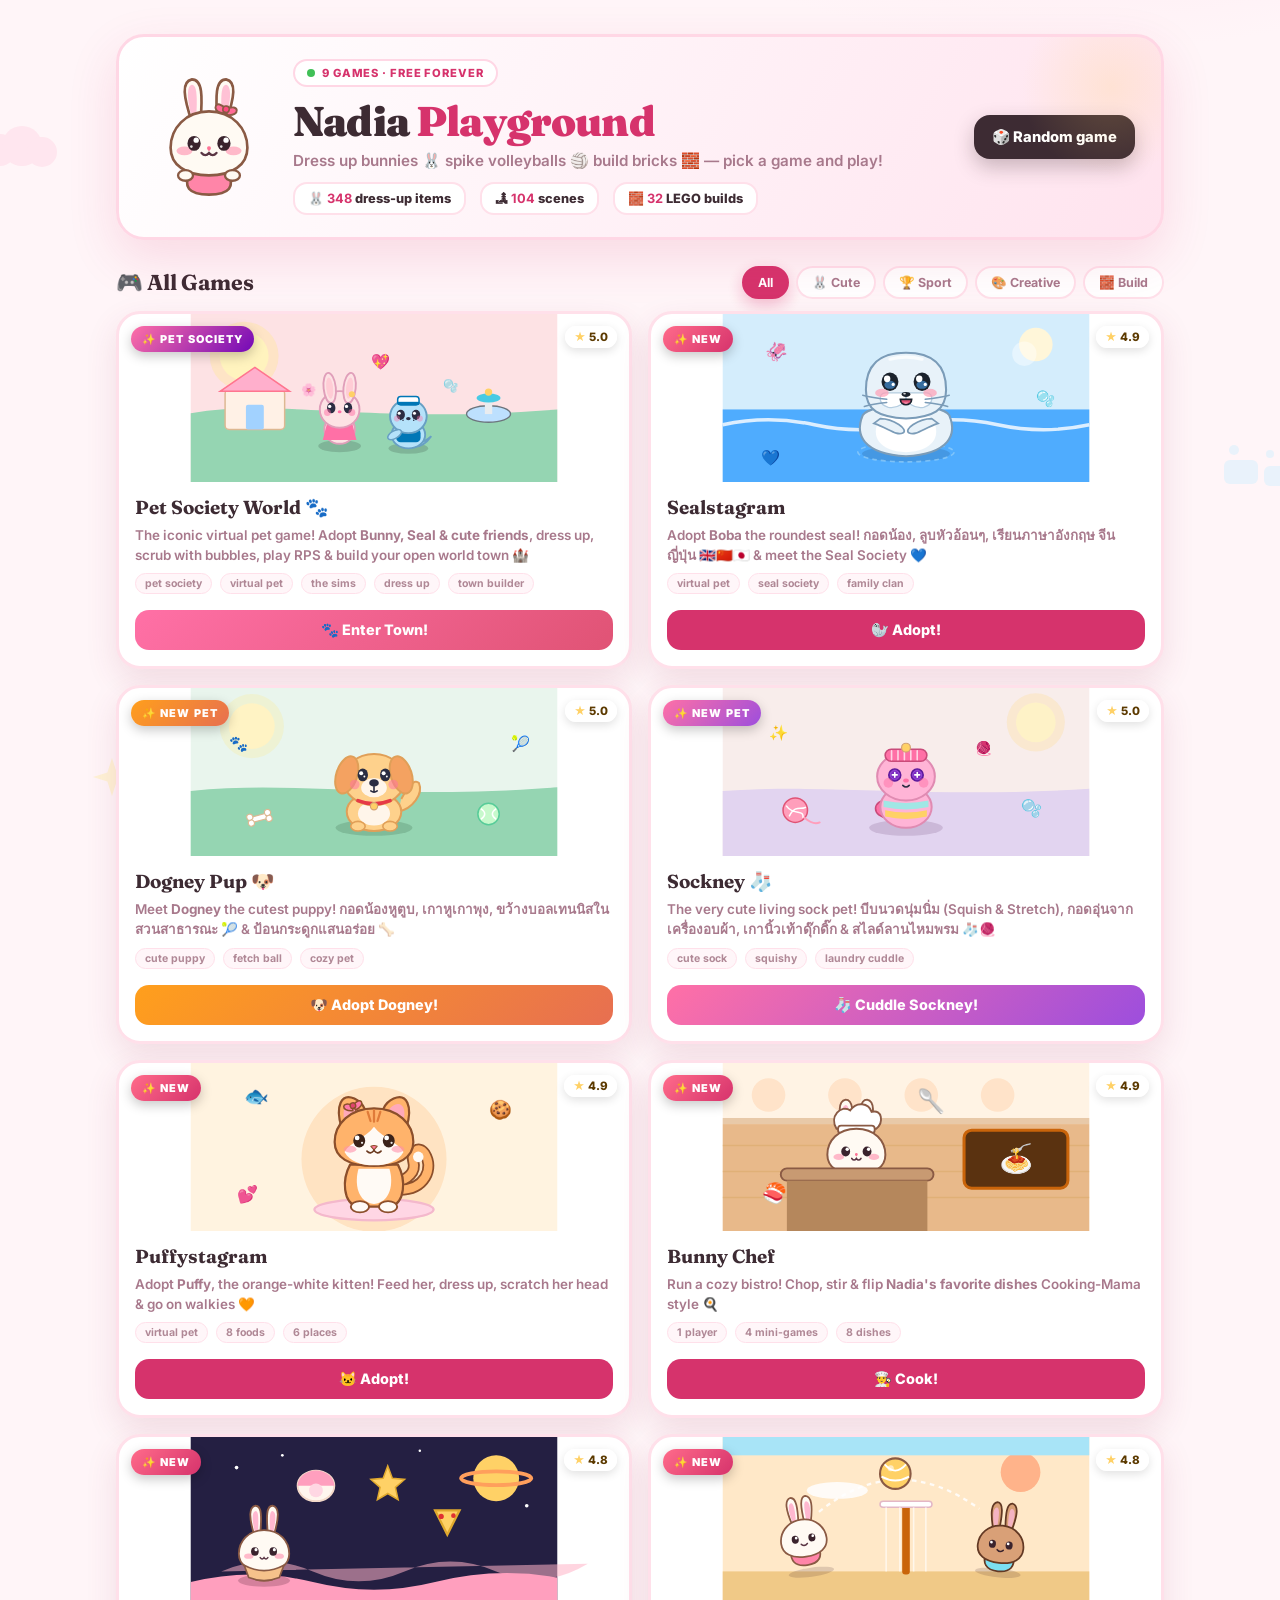
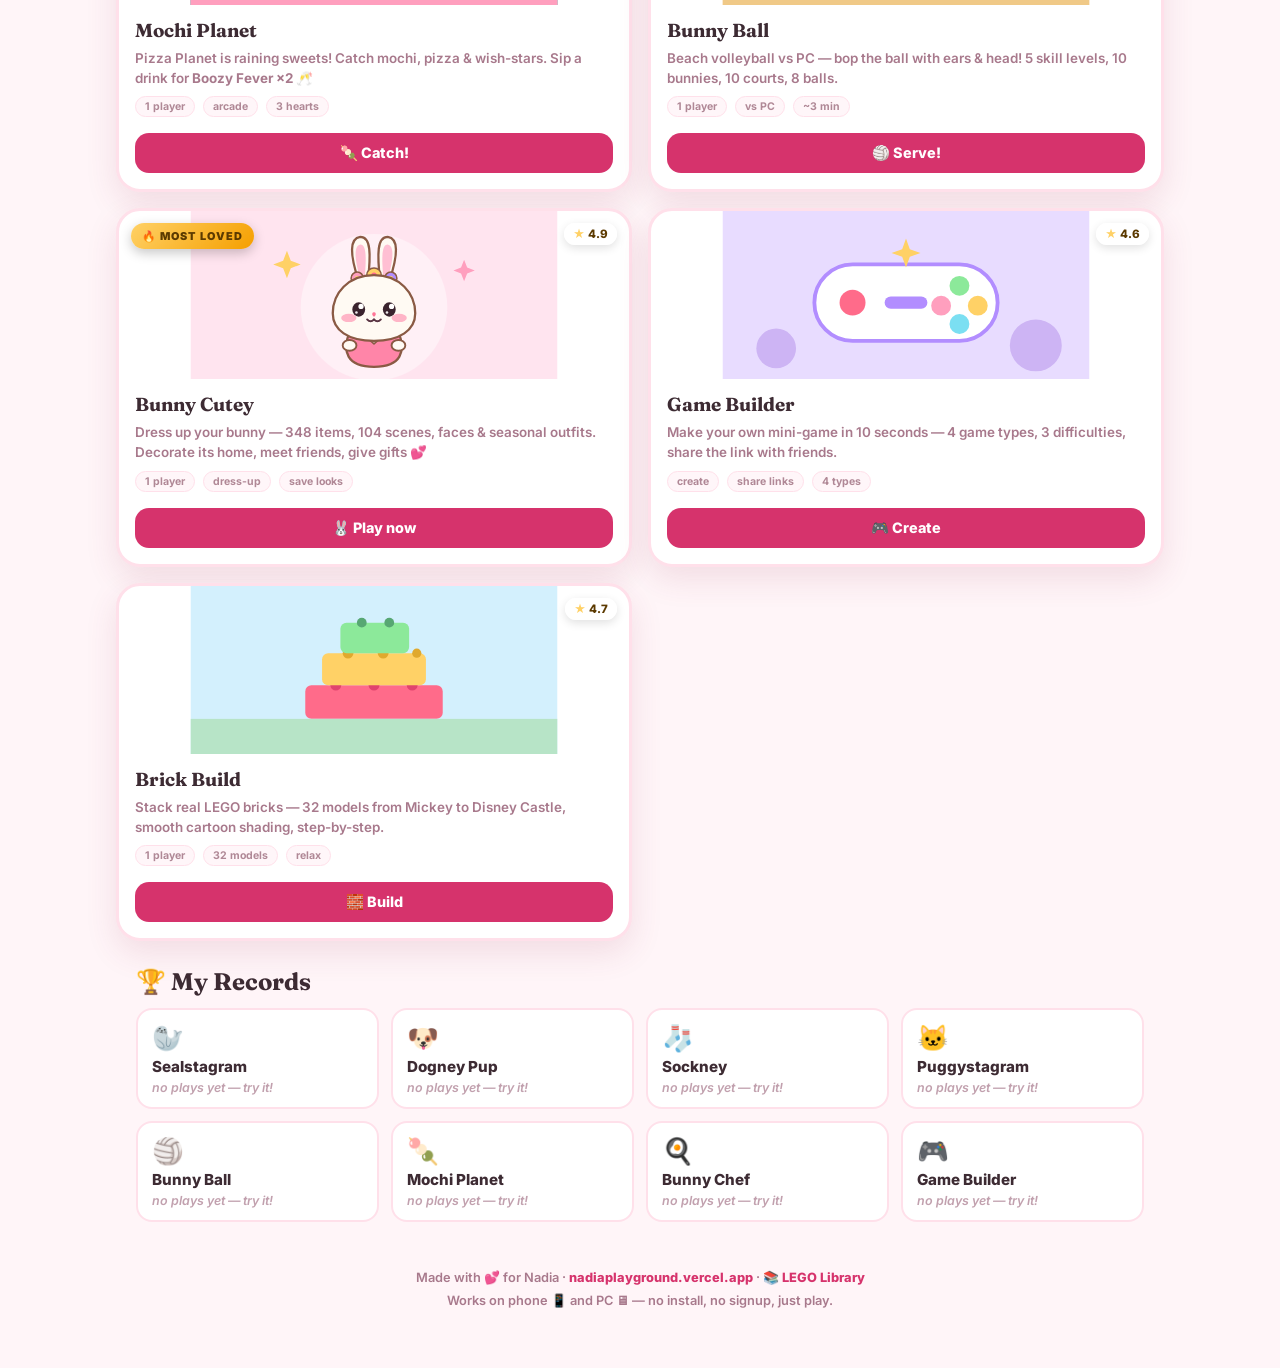
==== commit 19b160bf: "feat: Add Dogney the cute dog and Sockney the cute living sock pets with Hub cards and Pet Society i" ====
--- a/index.html
+++ b/index.html
@@ -349,6 +349,110 @@
         <span class="playbtn">🦭 Adopt!</span>
       </div>
     </a>
+    <a class="card" href="dogney.html" data-cat="cute" data-name="Dogney Pup">
+      <div class="thumb">
+        <svg viewBox="0 0 480 220">
+          <rect width="480" height="220" fill="#e9f5ed"/>
+          <path d="M0 135 C140 120, 260 148, 480 130 L480 220 L0 220 Z" fill="#95d5b2"/>
+          <circle cx="80" cy="50" r="30" fill="#fff6d9"/>
+          <circle cx="80" cy="50" r="42" fill="#ffe66d" opacity=".2"/>
+          <!-- Dogney golden pup -->
+          <g transform="translate(240,118) scale(1.05)">
+            <ellipse cx="0" cy="62" rx="48" ry="10" fill="rgba(30,70,40,.18)"/>
+            <path d="M30 42 C48 38, 62 20, 56 6 C50 0, 42 12, 34 26" fill="#fed18c" stroke="#e09f58" stroke-width="2.5"/>
+            <ellipse cx="0" cy="42" rx="34" ry="24" fill="#fed18c" stroke="#e09f58" stroke-width="2.5"/>
+            <ellipse cx="0" cy="44" rx="20" ry="15" fill="#fff5ea"/>
+            <ellipse cx="-20" cy="60" rx="9" ry="6" fill="#fed18c" stroke="#e09f58" stroke-width="2"/>
+            <ellipse cx="20" cy="60" rx="9" ry="6" fill="#fed18c" stroke="#e09f58" stroke-width="2"/>
+            <ellipse cx="0" cy="2" rx="38" ry="32" fill="#fed18c" stroke="#e09f58" stroke-width="2.5"/>
+            <ellipse cx="-34" cy="-4" rx="13" ry="24" fill="#f4a261" stroke="#e09f58" stroke-width="2.5" transform="rotate(18 -34 -4)"/>
+            <ellipse cx="34" cy="-4" rx="13" ry="24" fill="#f4a261" stroke="#e09f58" stroke-width="2.5" transform="rotate(-18 34 -4)"/>
+            <ellipse cx="0" cy="12" rx="16" ry="12" fill="#fff5ea"/>
+            <ellipse cx="0" cy="6" rx="6" ry="4.5" fill="#2b2d42"/>
+            <path d="M0 10.5 L0 16 M-4 16 Q0 19 4 16" stroke="#2b2d42" stroke-width="2" fill="none" stroke-linecap="round"/>
+            <ellipse cx="-14" cy="-4" rx="6.5" ry="8" fill="#2b2d42"/><circle cx="-16" cy="-6" r="2.5" fill="#fff"/><circle cx="-12" cy="-2" r="1.2" fill="#fff"/>
+            <ellipse cx="14" cy="-4" rx="6.5" ry="8" fill="#2b2d42"/><circle cx="12" cy="-6" r="2.5" fill="#fff"/><circle cx="16" cy="-2" r="1.2" fill="#fff"/>
+            <circle cx="-24" cy="8" r="6" fill="#ff70a6" opacity=".5"/>
+            <circle cx="24" cy="8" r="6" fill="#ff70a6" opacity=".5"/>
+            <path d="M-20 28 Q0 36 20 28" stroke="#e63946" stroke-width="4.5" fill="none" stroke-linecap="round"/>
+            <circle cx="0" cy="35" r="4.5" fill="#ffd166" stroke="#d4a373" stroke-width="1.5"/>
+          </g>
+          <g transform="translate(390,165)">
+            <circle cx="0" cy="0" r="14" fill="#c7f9cc" stroke="#57cc99" stroke-width="2"/>
+            <path d="M-10 -7 Q0 0 -10 7 M10 -7 Q0 0 10 7" stroke="#ffffff" stroke-width="2" fill="none"/>
+          </g>
+          <g transform="translate(90,170) rotate(-15)">
+            <rect x="-12" y="-3.5" width="24" height="7" rx="3.5" fill="#ffffff" stroke="#ddb892" stroke-width="1.5"/>
+            <circle cx="-12" cy="-4" r="4" fill="#ffffff" stroke="#ddb892" stroke-width="1.5"/>
+            <circle cx="-12" cy="4" r="4" fill="#ffffff" stroke="#ddb892" stroke-width="1.5"/>
+            <circle cx="12" cy="-4" r="4" fill="#ffffff" stroke="#ddb892" stroke-width="1.5"/>
+            <circle cx="12" cy="4" r="4" fill="#ffffff" stroke="#ddb892" stroke-width="1.5"/>
+          </g>
+          <text x="50" y="80" font-size="20">🐾</text>
+          <text x="420" y="80" font-size="20">🎾</text>
+        </svg>
+        <span class="badge new" style="background:linear-gradient(135deg,#ff9f1c,#e76f51)">✨ New Pet</span>
+        <span class="stars"><s>★</s> 5.0</span>
+      </div>
+      <div class="cbody">
+        <div class="crow"><h3>Dogney Pup 🐶</h3></div>
+        <p>Meet <b>Dogney</b> the cutest puppy! กอดน้องหูตูบ, เกาหูเกาพุง, ขว้างบอลเทนนิสในสวนสาธารณะ 🎾 &amp; ป้อนกระดูกแสนอร่อย 🦴</p>
+        <div class="meta"><span class="chip">cute puppy</span><span class="chip">fetch ball</span><span class="chip">cozy pet</span></div>
+        <span class="playbtn" style="background:linear-gradient(135deg,#ff9f1c,#e76f51)">🐶 Adopt Dogney!</span>
+      </div>
+    </a>
+
+    <a class="card" href="sockney.html" data-cat="cute" data-name="Sockney">
+      <div class="thumb">
+        <svg viewBox="0 0 480 220">
+          <rect width="480" height="220" fill="#f8edeb"/>
+          <path d="M0 135 C150 125, 270 145, 480 132 L480 220 L0 220 Z" fill="#e2d4f0"/>
+          <circle cx="410" cy="45" r="26" fill="#fefae0"/>
+          <circle cx="410" cy="45" r="38" fill="#ffd166" opacity=".2"/>
+          <!-- Sockney living knit sock -->
+          <g transform="translate(240,118) scale(1.05)">
+            <ellipse cx="0" cy="62" rx="46" ry="10" fill="rgba(80,40,90,.16)"/>
+            <ellipse cx="-24" cy="38" rx="14" ry="11" fill="#ff70a6" stroke="#c94b7a" stroke-width="2"/>
+            <ellipse cx="0" cy="36" rx="32" ry="26" fill="#ffb4d6" stroke="#e08bb2" stroke-width="2.5"/>
+            <g>
+              <path d="M-28 28 Q0 34 28 28 L28 36 Q0 42 -28 36 Z" fill="#a0e7e5"/>
+              <path d="M-26 40 Q0 46 26 40 L26 48 Q0 54 -26 48 Z" fill="#ffd166"/>
+            </g>
+            <ellipse cx="0" cy="-2" rx="36" ry="30" fill="#ffb4d6" stroke="#e08bb2" stroke-width="2.5"/>
+            <rect x="-26" y="-36" width="52" height="15" rx="7.5" fill="#ff70a6" stroke="#c94b7a" stroke-width="2"/>
+            <path d="M-18 -34 L-18 -23 M-10 -34 L-10 -23 M-2 -34 L-2 -23 M6 -34 L6 -23 M14 -34 L14 -23" stroke="rgba(255,255,255,0.7)" stroke-width="2" stroke-linecap="round"/>
+            <circle cx="0" cy="-38" r="5.5" fill="#ffd166" stroke="#d4a373" stroke-width="1.5"/>
+            <circle cx="-14" cy="-4" r="7.5" fill="#7b2cbf" stroke="#5a189a" stroke-width="1.8"/>
+            <circle cx="-14" cy="-4" r="5.5" fill="none" stroke="#9d4edd" stroke-width="1"/>
+            <path d="M-17 -4 L-11 -4 M-14 -7 L-14 -1" stroke="#ffffff" stroke-width="2" stroke-linecap="round"/>
+            <circle cx="14" cy="-4" r="7.5" fill="#7b2cbf" stroke="#5a189a" stroke-width="1.8"/>
+            <circle cx="14" cy="-4" r="5.5" fill="none" stroke="#9d4edd" stroke-width="1"/>
+            <path d="M11 -4 L17 -4 M14 -7 L14 -1" stroke="#ffffff" stroke-width="2" stroke-linecap="round"/>
+            <circle cx="-22" cy="6" r="6" fill="#ff70a6" opacity=".5"/>
+            <circle cx="22" cy="6" r="6" fill="#ff70a6" opacity=".5"/>
+            <ellipse cx="0" cy="3" rx="3.5" ry="2.5" fill="#ff70a6"/>
+            <path d="M-4 9 Q0 13 4 9" stroke="#2b2d42" stroke-width="2" fill="none" stroke-linecap="round"/>
+          </g>
+          <g transform="translate(95,160)">
+            <circle cx="0" cy="0" r="16" fill="#ff9ebb" stroke="#e05375" stroke-width="2"/>
+            <path d="M-12 -6 C-2 8, 12 -2, 10 10 M-8 8 C0 -8, 8 0, 14 -4" stroke="#ffffff" stroke-width="2" fill="none"/>
+            <path d="M12 10 Q24 20 32 16" stroke="#ff9ebb" stroke-width="2.5" fill="none" stroke-linecap="round"/>
+          </g>
+          <text x="390" y="165" font-size="22">🫧</text>
+          <text x="60" y="65" font-size="20">✨</text>
+          <text x="330" y="85" font-size="18">🧶</text>
+        </svg>
+        <span class="badge new" style="background:linear-gradient(135deg,#ff70a6,#9d4edd)">✨ New Pet</span>
+        <span class="stars"><s>★</s> 5.0</span>
+      </div>
+      <div class="cbody">
+        <div class="crow"><h3>Sockney 🧦</h3></div>
+        <p>The very cute living sock pet! บีบนวดนุ่มนิ่ม (Squish &amp; Stretch), กอดอุ่นจากเครื่องอบผ้า, เกานิ้วเท้าดุ๊กดิ๊ก &amp; สไลด์ลานไหมพรม 🧦🧶</p>
+        <div class="meta"><span class="chip">cute sock</span><span class="chip">squishy</span><span class="chip">laundry cuddle</span></div>
+        <span class="playbtn" style="background:linear-gradient(135deg,#ff70a6,#9d4edd)">🧦 Cuddle Sockney!</span>
+      </div>
+    </a>
+
 
     <a class="card" href="puffy.html" data-cat="cute" data-name="Puffystagram">
       <div class="thumb">
@@ -680,7 +784,9 @@
   /* render My Records from GameStats */
   (function () {
     var META = {
-      seal:  { e: '🦭', name: 'Sealstagram',  link: 'seal.html' },
+      seal:   { e: '🦭', name: 'Sealstagram',  link: 'seal.html' },
+      dogney: { e: '🐶', name: 'Dogney Pup',   link: 'dogney.html' },
+      sockney:{ e: '🧦', name: 'Sockney',     link: 'sockney.html' },
       puffy: { e: '🐱', name: 'Puggystagram', link: 'puffy.html' },
       ball:  { e: '🏐', name: 'Bunny Ball',   link: 'ball.html' },
       mochi: { e: '🍡', name: 'Mochi Planet', link: 'mochi.html' },
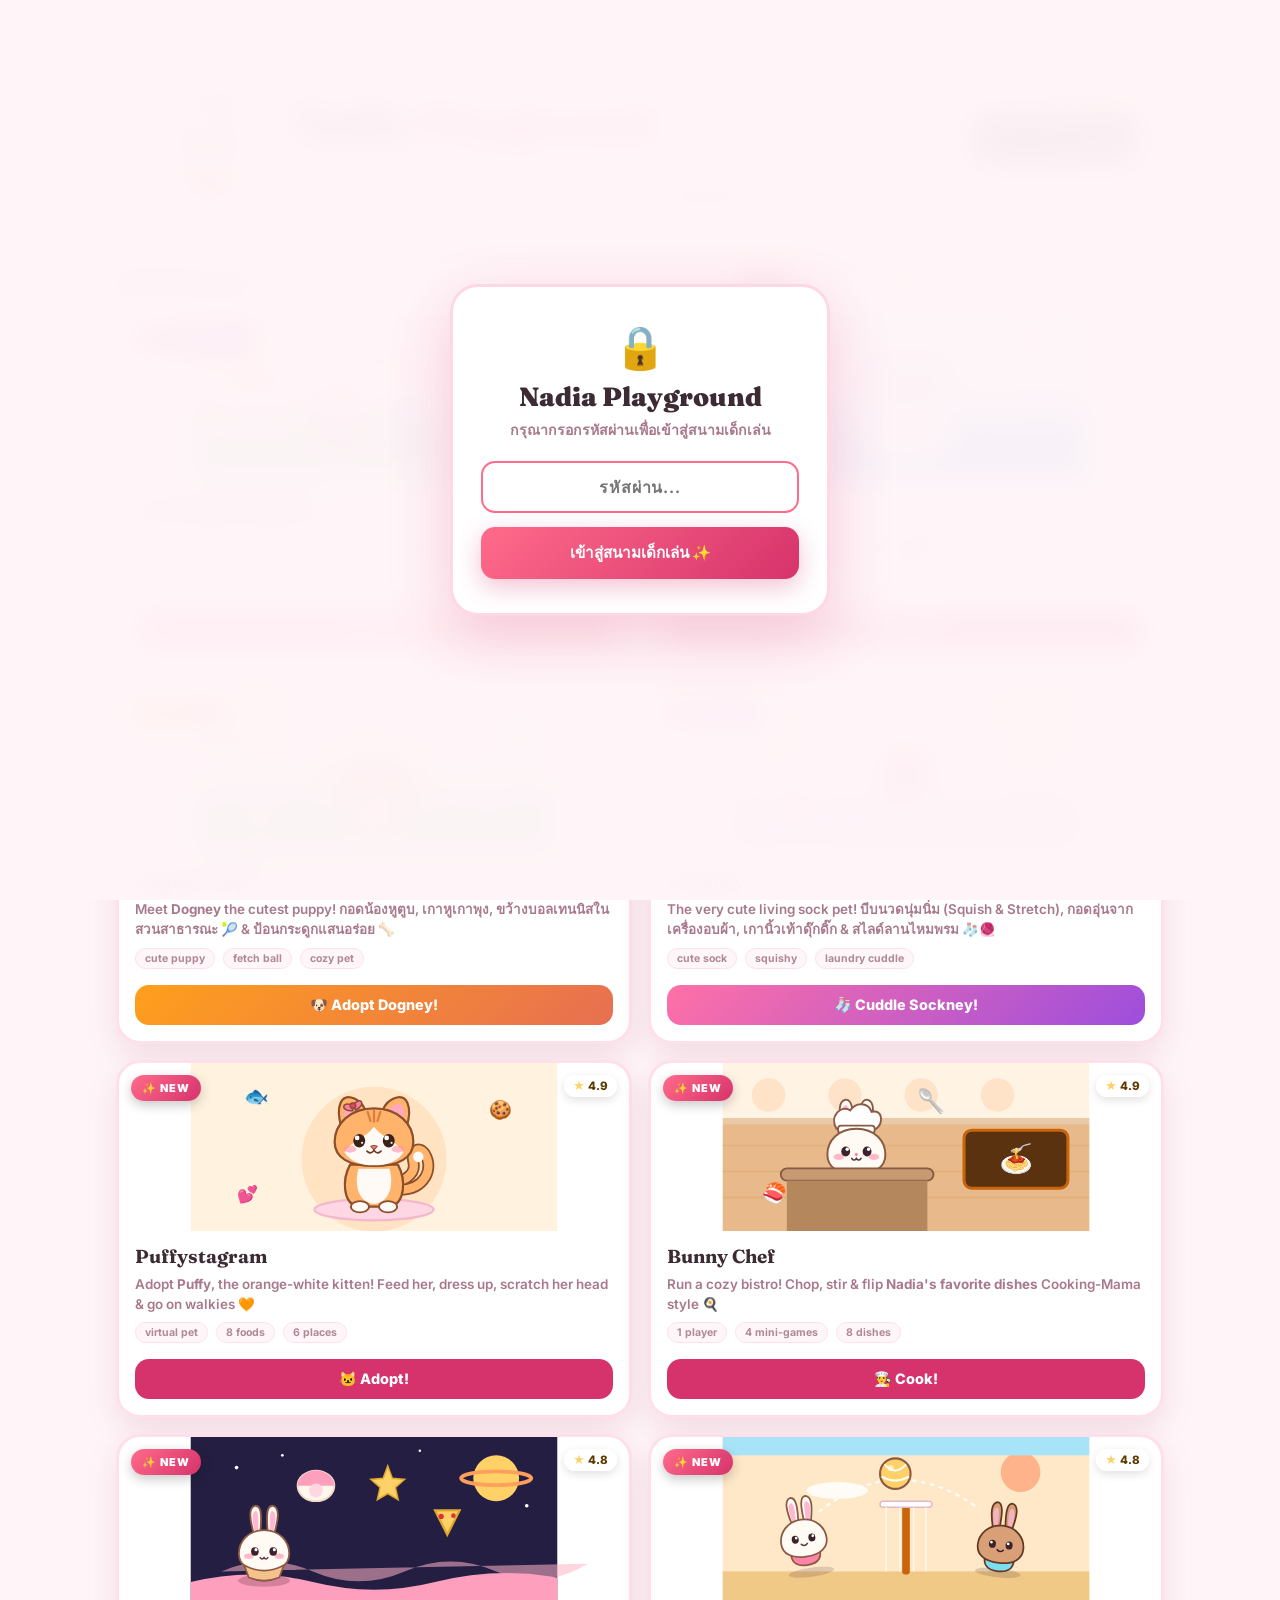
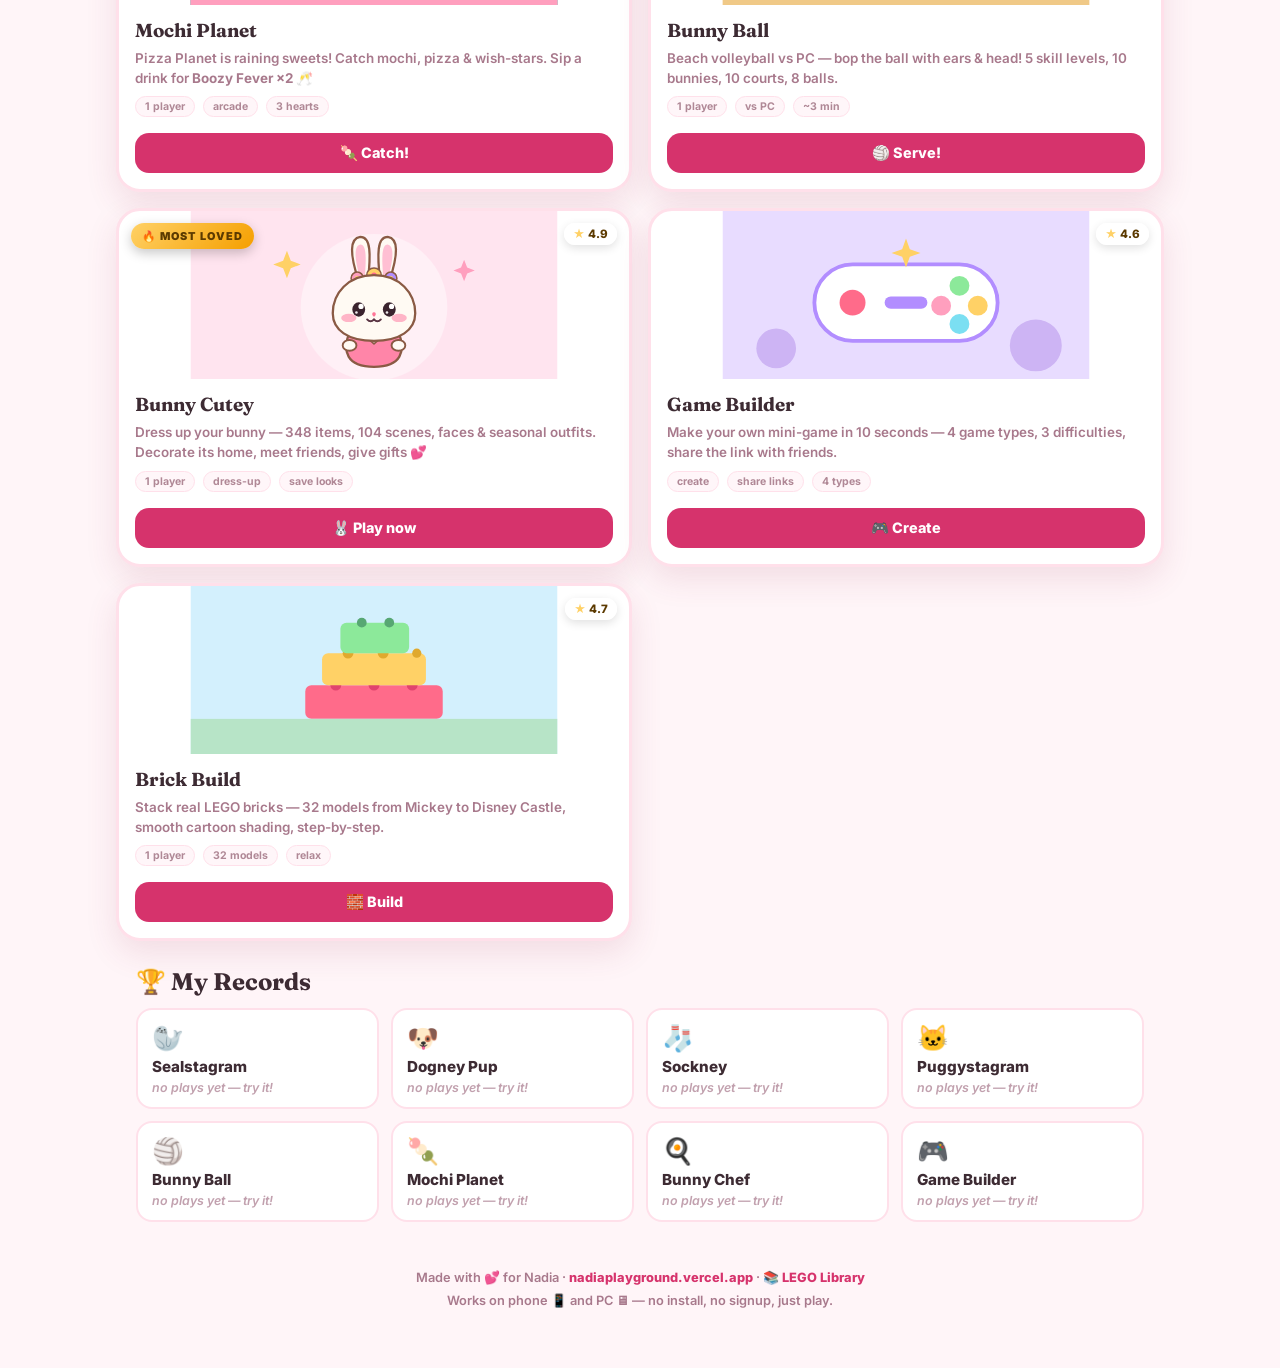
==== commit 88398a5a: "feat: Remove password hints and add capital-insensitive larny password gate to homepage" ====
--- a/index.html
+++ b/index.html
@@ -149,6 +149,49 @@
     .sec-head { flex-direction:column; align-items:flex-start; }
     .filters { width:100%; }
   }
+
+  /* ---------- password gate ---------- */
+  .gate-overlay {
+    position: fixed; inset: 0; z-index: 99999;
+    background: rgba(255, 245, 248, 0.96);
+    backdrop-filter: blur(14px); -webkit-backdrop-filter: blur(14px);
+    display: flex; align-items: center; justify-content: center;
+    padding: 20px;
+  }
+  .gate-box {
+    background: #ffffff;
+    border: 3px solid #ffd7e5;
+    border-radius: 28px;
+    padding: 34px 28px;
+    max-width: 380px; width: 100%;
+    text-align: center;
+    box-shadow: 0 20px 60px rgba(214, 51, 108, 0.22);
+  }
+  .gate-icon { font-size: 42px; margin-bottom: 8px; }
+  .gate-title { font-family: 'Fraunces', serif; font-size: 1.65rem; color: #3d2b33; font-weight: 900; }
+  .gate-sub { color: #a8798c; font-size: 0.88rem; font-weight: 600; margin: 6px 0 20px; }
+  .gate-input {
+    width: 100%; padding: 14px 16px; border-radius: 14px;
+    border: 2px solid #ffd7e5; font: 700 1rem 'Inter'; color: #3d2b33;
+    outline: none; text-align: center; letter-spacing: 0.05em;
+    background: #fff8fa; transition: border-color .2s;
+  }
+  .gate-input:focus { border-color: #ff6b8a; background: #fff; }
+  .gate-btn {
+    width: 100%; margin-top: 14px; padding: 14px; border: none; border-radius: 14px;
+    background: linear-gradient(135deg, #ff6b8a, #d6336c); color: #fff;
+    font: 800 0.95rem 'Inter'; cursor: pointer; box-shadow: 0 8px 24px rgba(214, 51, 108, 0.3);
+    transition: transform .15s;
+  }
+  .gate-btn:hover { transform: translateY(-2px); }
+  .gate-btn:active { transform: scale(0.97); }
+  .gate-err { color: #e63946; font-size: 13px; font-weight: 700; margin-top: 10px; display: none; }
+  @keyframes gateShake {
+    0%, 100% { transform: translateX(0); }
+    20%, 60% { transform: translateX(-8px); }
+    40%, 80% { transform: translateX(8px); }
+  }
+
 </style>
 </head>
 <body>
@@ -867,5 +910,89 @@
 })();
 </script>
 <script src="magic-touch.js?v=1"></script>
+
+<!-- PASSWORD GATE OVERLAY -->
+<div class="gate-overlay" id="gateOverlay" style="display:none">
+  <div class="gate-box" id="gateBox">
+    <div class="gate-icon">🔒</div>
+    <h2 class="gate-title">Nadia Playground</h2>
+    <p class="gate-sub">กรุณากรอกรหัสผ่านเพื่อเข้าสู่สนามเด็กเล่น</p>
+    <input type="password" id="gatePass" class="gate-input" placeholder="รหัสผ่าน..." autocomplete="off">
+    <button id="gateBtn" class="gate-btn">เข้าสู่สนามเด็กเล่น ✨</button>
+    <div class="gate-err" id="gateErr">❌ รหัสผ่านไม่ถูกต้อง กรุณาลองใหม่อีกครั้ง</div>
+  </div>
+</div>
+
+<script>
+/* ---------- PASSWORD GATE LOGIC ---------- */
+(function () {
+  var overlay = document.getElementById('gateOverlay');
+  var input = document.getElementById('gatePass');
+  var btn = document.getElementById('gateBtn');
+  var err = document.getElementById('gateErr');
+  var box = document.getElementById('gateBox');
+  if (!overlay || !input || !btn) return;
+
+  function isAuthed() {
+    try {
+      return (localStorage.getItem('nadiaplayground_auth') || '').toLowerCase() === 'larny';
+    } catch (e) {
+      return false;
+    }
+  }
+
+  if (!isAuthed()) {
+    overlay.style.display = 'flex';
+    document.body.style.overflow = 'hidden';
+    setTimeout(function () { input.focus(); }, 150);
+  }
+
+  function tryUnlock() {
+    var val = (input.value || '').trim().toLowerCase();
+    // Capital-insensitive check: "larny", "Larny", "LARNY"
+    if (val === 'larny') {
+      try {
+        localStorage.setItem('nadiaplayground_auth', 'larny');
+      } catch (e) {}
+      overlay.style.transition = 'opacity 0.3s ease, transform 0.3s ease';
+      overlay.style.opacity = '0';
+      overlay.style.transform = 'scale(1.04)';
+      document.body.style.overflow = '';
+      setTimeout(function () {
+        overlay.style.display = 'none';
+      }, 300);
+    } else {
+      if (err) err.style.display = 'block';
+      if (box) {
+        box.style.animation = 'gateShake 0.4s ease';
+        setTimeout(function () {
+          box.style.animation = '';
+        }, 400);
+      }
+      input.value = '';
+      input.focus();
+    }
+  }
+
+  btn.addEventListener('click', tryUnlock);
+  input.addEventListener('keydown', function (e) {
+    if (e.key === 'Enter') tryUnlock();
+  });
+
+  document.getElementById('btnRelock')?.addEventListener('click', function () {
+    try {
+      localStorage.removeItem('nadiaplayground_auth');
+    } catch (e) {}
+    overlay.style.display = 'flex';
+    overlay.style.opacity = '1';
+    overlay.style.transform = 'none';
+    document.body.style.overflow = 'hidden';
+    if (err) err.style.display = 'none';
+    input.value = '';
+    input.focus();
+  });
+})();
+</script>
+
 </body>
 </html>
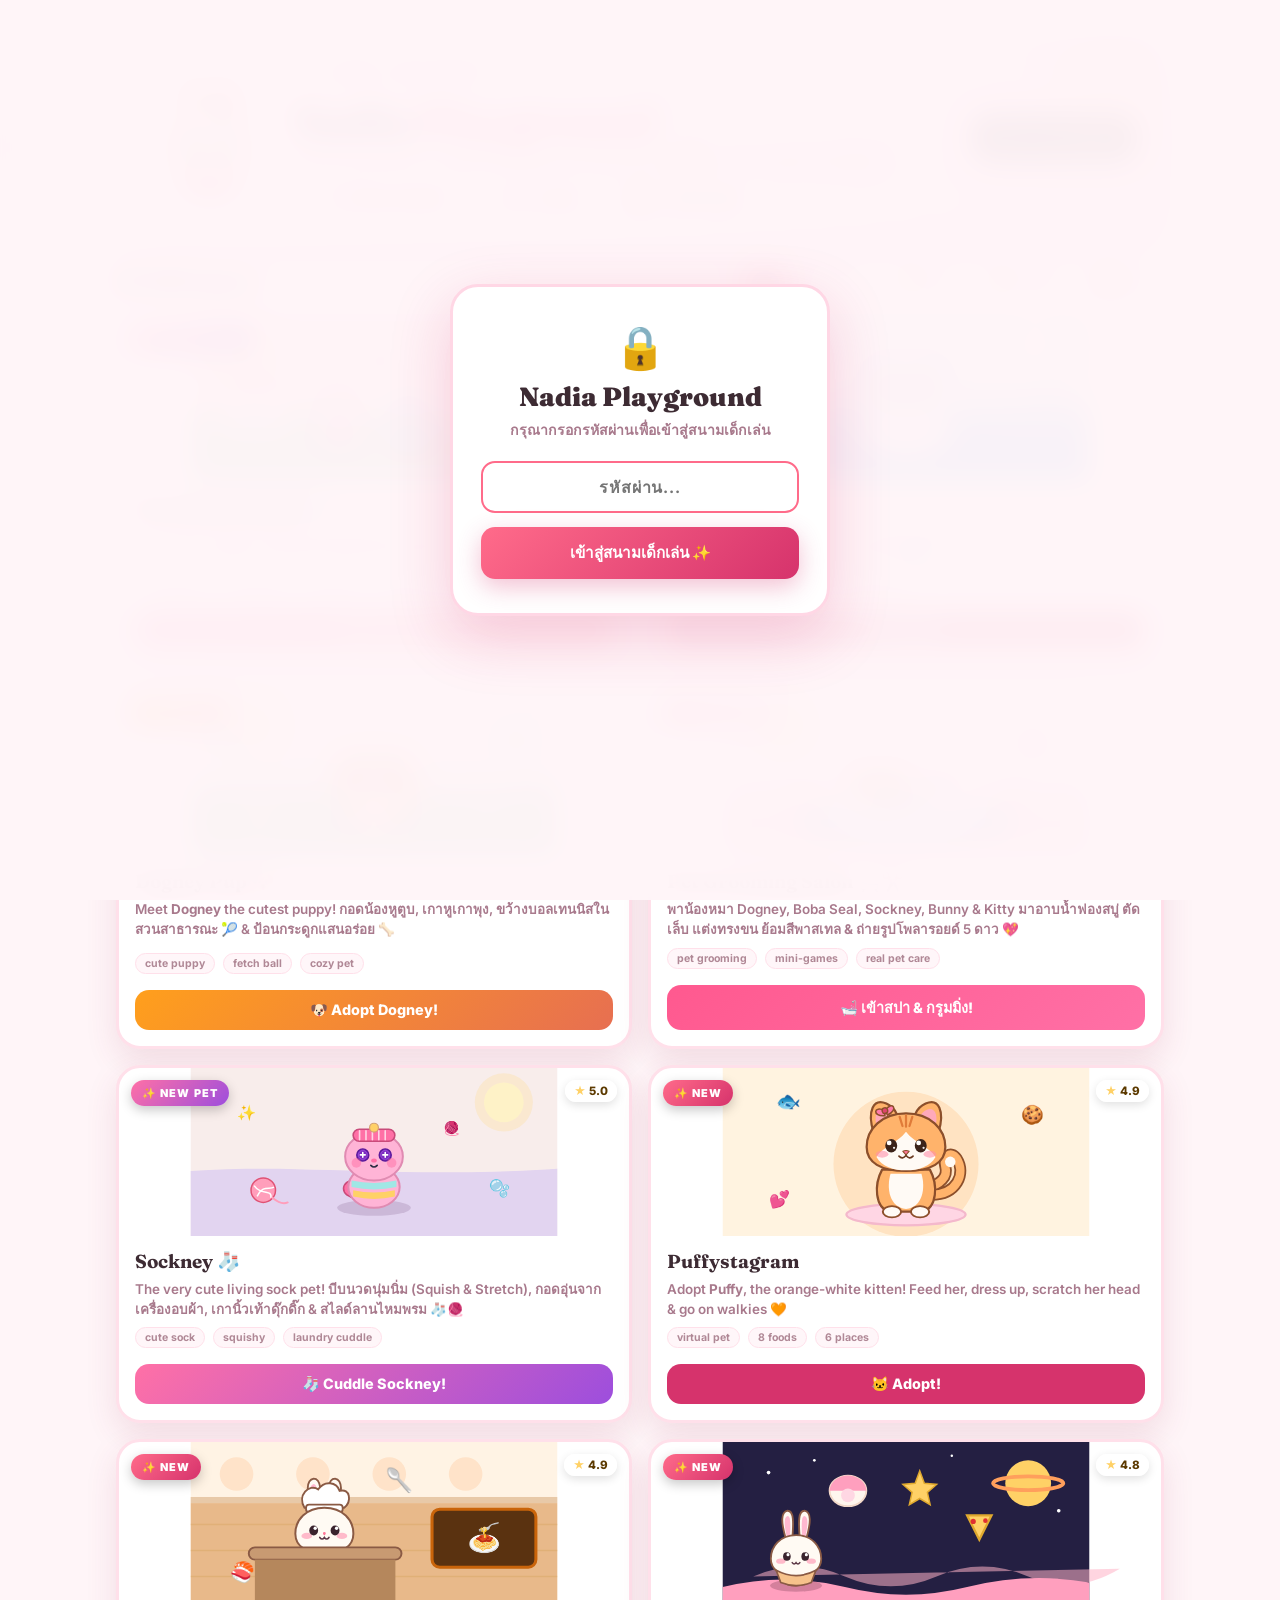
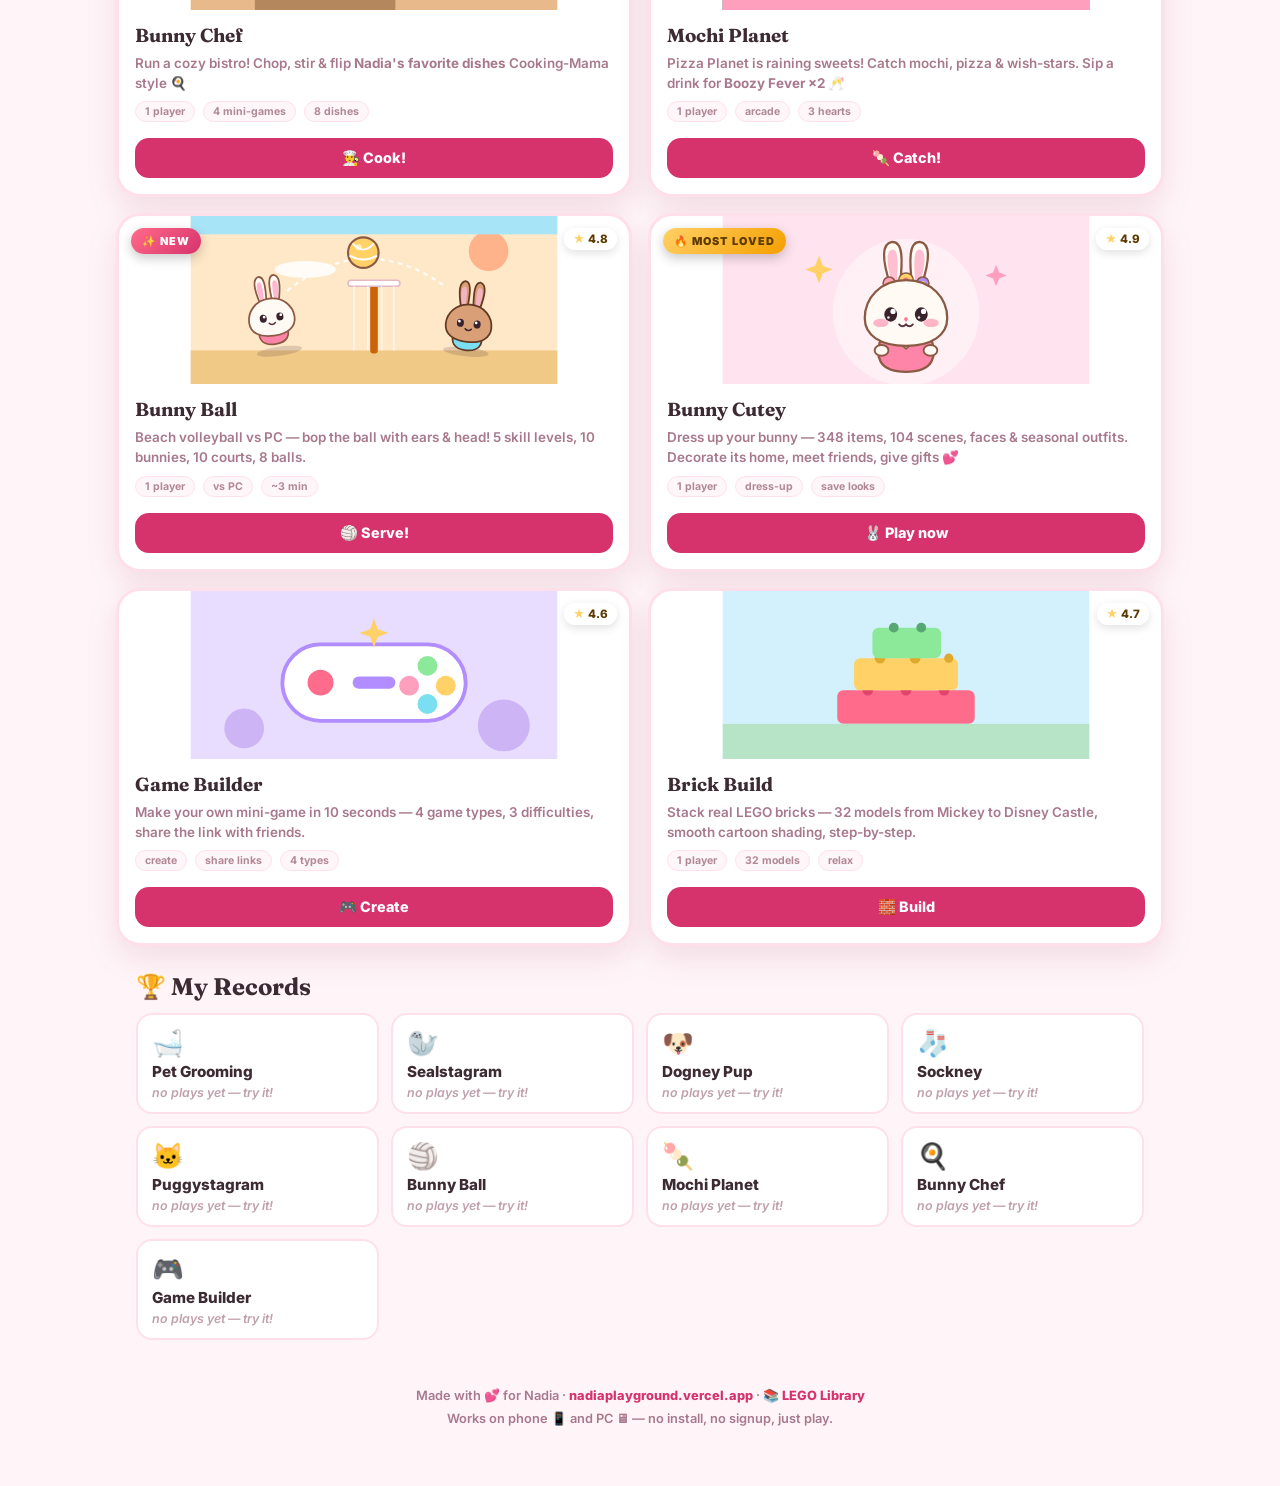
==== commit 487fa2aa: "Add Pet Grooming Salon with bubble bath, nail clipping mini-game, fur styling, and pet care" ====
--- a/index.html
+++ b/index.html
@@ -442,6 +442,58 @@
         <p>Meet <b>Dogney</b> the cutest puppy! กอดน้องหูตูบ, เกาหูเกาพุง, ขว้างบอลเทนนิสในสวนสาธารณะ 🎾 &amp; ป้อนกระดูกแสนอร่อย 🦴</p>
         <div class="meta"><span class="chip">cute puppy</span><span class="chip">fetch ball</span><span class="chip">cozy pet</span></div>
         <span class="playbtn" style="background:linear-gradient(135deg,#ff9f1c,#e76f51)">🐶 Adopt Dogney!</span>
+      </div>
+    </a>
+
+    <a class="card" href="grooming.html" data-cat="cute" data-name="Pet Grooming Salon">
+      <div class="thumb">
+        <svg viewBox="0 0 480 220">
+          <rect width="480" height="220" fill="#fff0f5"/>
+          <path d="M0 140 C140 120, 280 150, 480 135 L480 220 L0 220 Z" fill="#ffd1dc"/>
+          <circle cx="80" cy="50" r="30" fill="#fff6d9"/>
+          <circle cx="80" cy="50" r="42" fill="#ffe66d" opacity=".25"/>
+          <!-- Pastel Salon Tub -->
+          <ellipse cx="240" cy="175" rx="140" ry="24" fill="#a2d2ff" stroke="#0077b6" stroke-width="3"/>
+          <path d="M 120 160 C 130 195, 350 195, 360 160 Z" fill="#ffffff" stroke="#0077b6" stroke-width="3"/>
+          <!-- Warm Bubbles -->
+          <circle cx="160" cy="155" r="18" fill="rgba(255,255,255,0.9)" stroke="#48cae4" stroke-width="2"/>
+          <circle cx="190" cy="148" r="22" fill="rgba(255,255,255,0.9)" stroke="#48cae4" stroke-width="2"/>
+          <circle cx="290" cy="152" r="20" fill="rgba(255,255,255,0.9)" stroke="#48cae4" stroke-width="2"/>
+          <circle cx="320" cy="158" r="16" fill="rgba(255,255,255,0.9)" stroke="#48cae4" stroke-width="2"/>
+          <!-- Golden Puppy & Boba Seal bathing together -->
+          <g transform="translate(205,130) scale(0.75)">
+            <ellipse cx="0" cy="0" rx="36" ry="30" fill="#fed18c" stroke="#2c1b18" stroke-width="2.6"/>
+            <ellipse cx="-32" cy="-8" rx="12" ry="24" fill="#fed18c" stroke="#2c1b18" stroke-width="2.4" transform="rotate(20 -32 -8)"/>
+            <ellipse cx="32" cy="-8" rx="12" ry="24" fill="#fed18c" stroke="#2c1b18" stroke-width="2.4" transform="rotate(-20 32 -8)"/>
+            <ellipse cx="0" cy="12" rx="16" ry="12" fill="#fff9f0"/>
+            <ellipse cx="0" cy="6" rx="6" ry="4.5" fill="#2c1b18"/>
+            <ellipse cx="-12" cy="-2" rx="5" ry="7" fill="#2c1b18"/><circle cx="-14" cy="-4" r="2" fill="#fff"/>
+            <ellipse cx="12" cy="-2" rx="5" ry="7" fill="#2c1b18"/><circle cx="10" cy="-4" r="2" fill="#fff"/>
+            <circle cx="0" cy="-26" r="12" fill="#ffffff" stroke="#48cae4" stroke-width="1.8"/>
+            <circle cx="6" cy="-29" r="3" fill="#fff"/>
+          </g>
+          <g transform="translate(280,135) scale(0.72)">
+            <ellipse cx="0" cy="0" rx="38" ry="32" fill="#e8f2f9" stroke="#7b9cb8" stroke-width="2.6"/>
+            <ellipse cx="0" cy="8" rx="20" ry="16" fill="#ffffff"/>
+            <ellipse cx="-11" cy="-3" rx="5" ry="6.5" fill="#1b222c"/><circle cx="-13" cy="-5" r="2" fill="#fff"/>
+            <ellipse cx="11" cy="-3" rx="5" ry="6.5" fill="#1b222c"/><circle cx="9" cy="-5" r="2" fill="#fff"/>
+            <circle cx="-16" cy="4" r="4" fill="#ff70a6" opacity=".5"/>
+            <circle cx="16" cy="4" r="4" fill="#ff70a6" opacity=".5"/>
+            <ellipse cx="0" cy="2" rx="3.5" ry="2.5" fill="#1b222c"/>
+          </g>
+          <text x="70" y="90" font-size="24">🛁</text>
+          <text x="390" y="85" font-size="24">✂️</text>
+          <text x="370" y="145" font-size="20">🌸</text>
+          <text x="95" y="150" font-size="20">✨</text>
+        </svg>
+        <span class="badge new" style="background:linear-gradient(135deg,#ff598f,#ffafcc)">✨ NEW GAME</span>
+        <span class="stars"><s>★</s> 5.0</span>
+      </div>
+      <div class="cbody">
+        <div class="crow"><h3>Pet Grooming Salon 🛁✂️</h3></div>
+        <p>พาน้องหมา Dogney, Boba Seal, Sockney, Bunny &amp; Kitty มา<b>อาบน้ำฟองสบู่ ตัดเล็บ แต่งทรงขน ย้อมสีพาสเทล &amp; ถ่ายรูปโพลารอยด์</b> 5 ดาว 💖</p>
+        <div class="meta"><span class="chip">pet grooming</span><span class="chip">mini-games</span><span class="chip">real pet care</span></div>
+        <span class="playbtn" style="background:linear-gradient(135deg,#ff598f,#ff70a6)">🛁 เข้าสปา &amp; กรูมมิ่ง!</span>
       </div>
     </a>
 
@@ -827,6 +879,7 @@
   /* render My Records from GameStats */
   (function () {
     var META = {
+      grooming: { e: '🛁', name: 'Pet Grooming', link: 'grooming.html' },
       seal:   { e: '🦭', name: 'Sealstagram',  link: 'seal.html' },
       dogney: { e: '🐶', name: 'Dogney Pup',   link: 'dogney.html' },
       sockney:{ e: '🧦', name: 'Sockney',     link: 'sockney.html' },
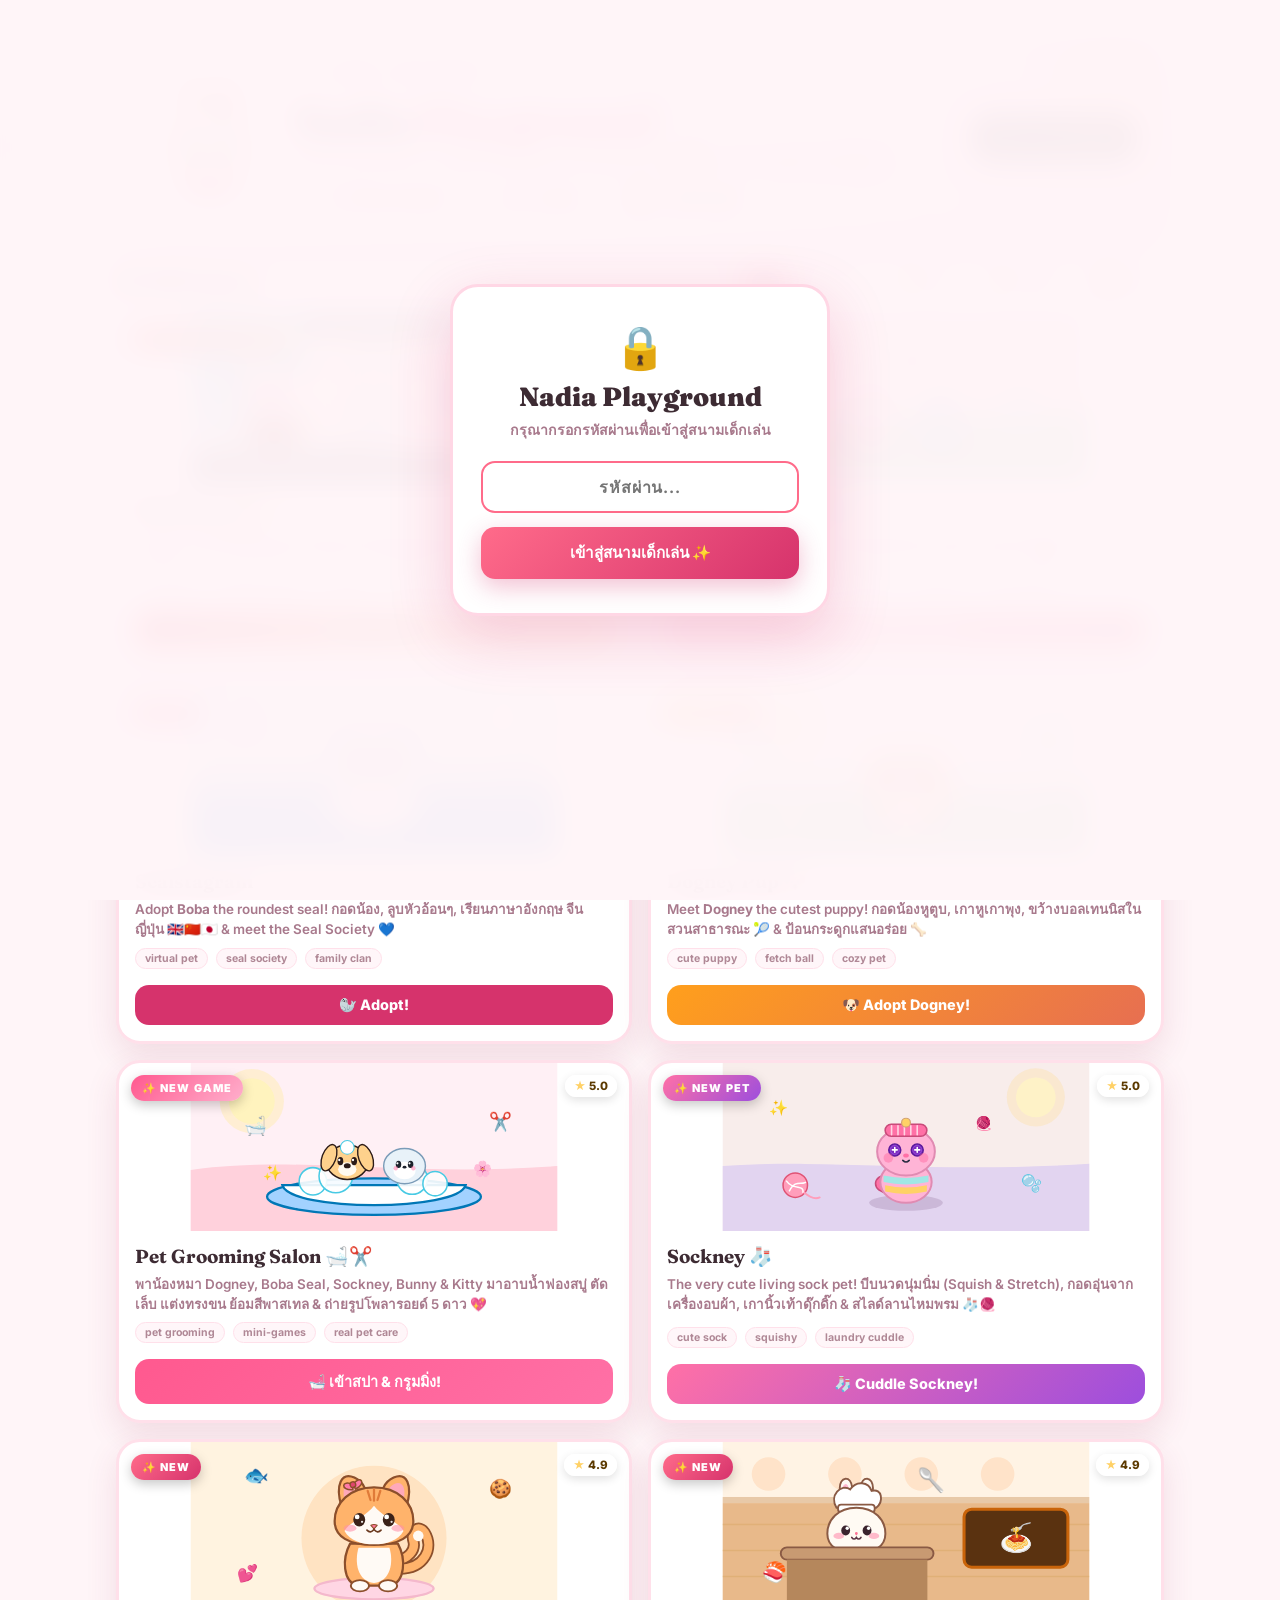
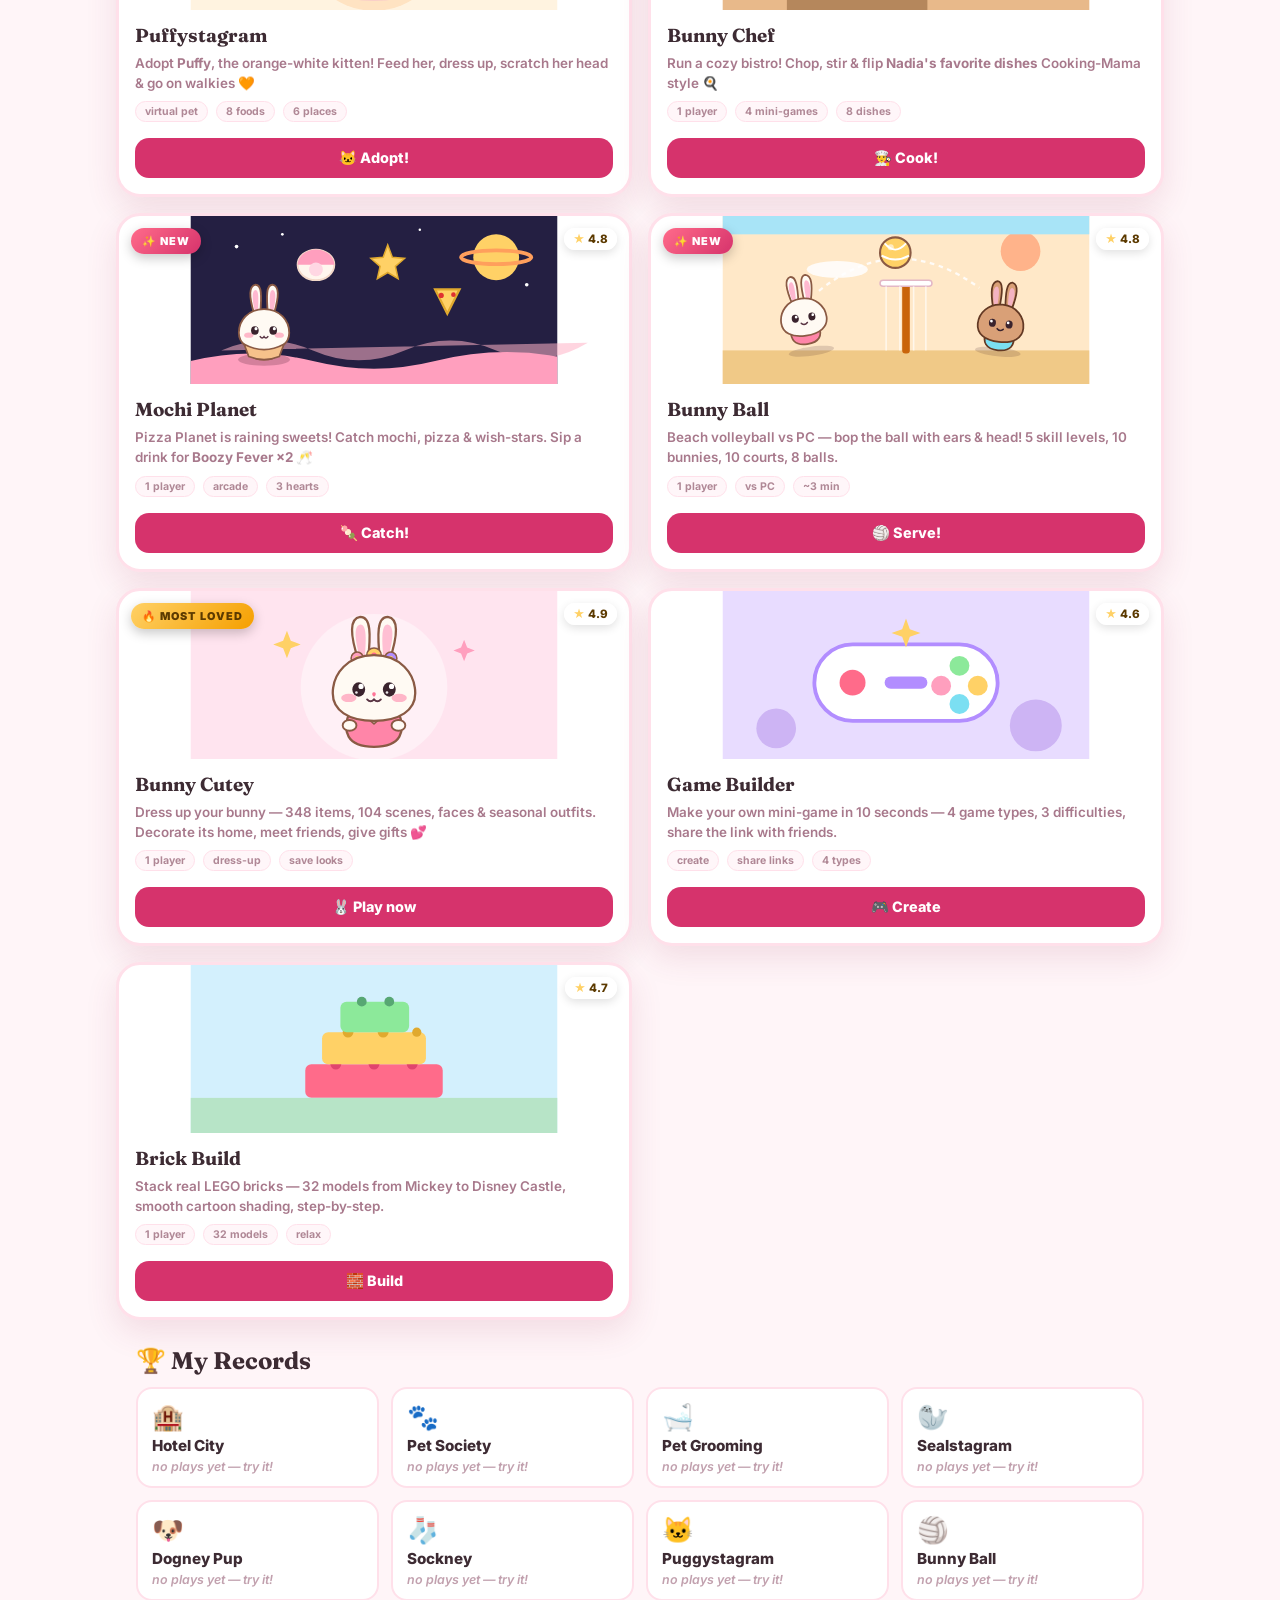
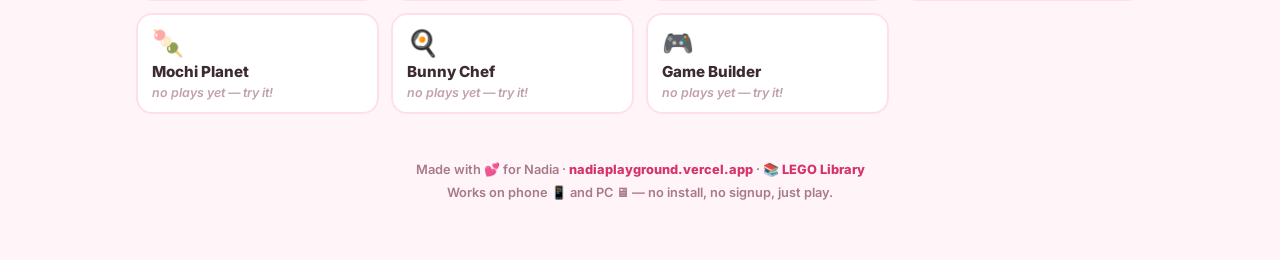
==== commit b1b68f1d: "feat: Add authentic Playfish Hotel City recreation with VIP keycard login (larny), multi-floor dollh" ====
--- a/index.html
+++ b/index.html
@@ -273,6 +273,67 @@
 
   <!-- GRID -->
   <main class="grid" id="grid">
+
+    <a class="card" href="hotel.html" data-cat="cute" data-name="Hotel City">
+      <div class="thumb">
+        <svg viewBox="0 0 480 220">
+          <defs>
+            <linearGradient id="hotelSky" x1="0%" y1="0%" x2="0%" y2="100%">
+              <stop offset="0%" stop-color="#48cae4"/>
+              <stop offset="60%" stop-color="#90e0ef"/>
+              <stop offset="100%" stop-color="#e2ece9"/>
+            </linearGradient>
+          </defs>
+          <rect width="480" height="220" fill="url(#hotelSky)"/>
+          <!-- Street sidewalk -->
+          <rect y="170" width="480" height="50" fill="#ced4da"/>
+          <rect y="186" width="480" height="34" fill="#495057"/>
+          <!-- Hotel Building Dollhouse Cross-Section -->
+          <rect x="70" y="24" width="340" height="150" rx="8" fill="#fdf6ec" stroke="#4a3b32" stroke-width="4"/>
+          <!-- Rooftop Sign -->
+          <rect x="150" y="8" width="180" height="20" rx="6" fill="#1c2541" stroke="#ffd166" stroke-width="2"/>
+          <text x="240" y="22" font-family="'Fraunces',serif" font-weight="900" font-size="11" fill="#ffd166" text-anchor="middle" letter-spacing="1">HOTEL CITY ★★★★★</text>
+          <!-- Floors Grid Lines -->
+          <line x1="70" y1="74" x2="410" y2="74" stroke="#4a3b32" stroke-width="3"/>
+          <line x1="70" y1="124" x2="410" y2="124" stroke="#4a3b32" stroke-width="3"/>
+          <!-- Elevator Column -->
+          <rect x="220" y="24" width="40" height="150" fill="rgba(162,210,255,0.4)" stroke="#4a3b32" stroke-width="2.5"/>
+          <rect x="224" y="60" width="32" height="48" rx="4" fill="#fff" stroke="#ffd166" stroke-width="2"/>
+          <circle cx="240" cy="74" r="6" fill="#ffccd5"/>
+          <!-- Floor 1 (Lobby): Front Desk & Bellhop -->
+          <rect x="80" y="140" width="60" height="30" rx="4" fill="#6a040f" stroke="#ffd166" stroke-width="1.8"/>
+          <text x="140" y="155" font-size="18">🛎️</text>
+          <!-- Floor 2 (Bedrooms): Beds -->
+          <rect x="85" y="95" width="45" height="26" rx="4" fill="#ff70a6"/>
+          <text x="110" y="112" font-size="14">💤</text>
+          <rect x="340" y="95" width="45" height="26" rx="4" fill="#7209b7"/>
+          <!-- Floor 3 (Rooftop Pool & Disco) -->
+          <rect x="85" y="42" width="65" height="28" rx="6" fill="#48cae4"/>
+          <text x="115" y="58" font-size="14">🏊</text>
+          <text x="350" y="58" font-size="16">🪩</text>
+          <text x="375" y="62" font-size="14">🍸</text>
+          <!-- Guests Walking on Street -->
+          <text x="30" y="180" font-size="20">🚕</text>
+          <text x="175" y="180" font-size="18">🧳</text>
+          <text x="195" y="182" font-size="18">🤵</text>
+          <text x="280" y="182" font-size="18">🌸</text>
+          <text x="305" y="182" font-size="18">🦭</text>
+        </svg>
+        <span class="badge new" style="background:linear-gradient(135deg,#e63946,#ffd166);color:#2d232e">🔥 Playfish Classic</span>
+        <span class="stars"><s>★</s> 5.0</span>
+      </div>
+      <div class="cbody">
+        <div class="crow"><h3>Hotel City 🏨✨</h3></div>
+        <p>The iconic <b>Hotel City</b> by Playfish! สร้างโรงแรมหลายชั้น ลิฟต์แก้ว สระว่ายน้ำ รูฟท็อปบาร์ จ้างแม่บ้านทำความสะอาด &amp; ต้อนรับแขก VIP</p>
+        <div class="meta">
+          <span class="chip">hotel city</span>
+          <span class="chip">playfish classic</span>
+          <span class="chip">tycoon</span>
+          <span class="chip">build &amp; decorate</span>
+        </div>
+        <span class="playbtn" style="background:linear-gradient(135deg,#d90429,#ffd166);color:#2d232e">🏨 Check In!</span>
+      </div>
+    </a>
 
     <a class="card" href="petsociety.html" data-cat="cute" data-name="Pet Society World">
       <div class="thumb">
@@ -879,6 +940,8 @@
   /* render My Records from GameStats */
   (function () {
     var META = {
+      hotel:    { e: '🏨', name: 'Hotel City',    link: 'hotel.html' },
+      petsociety:{ e: '🐾', name: 'Pet Society', link: 'petsociety.html' },
       grooming: { e: '🛁', name: 'Pet Grooming', link: 'grooming.html' },
       seal:   { e: '🦭', name: 'Sealstagram',  link: 'seal.html' },
       dogney: { e: '🐶', name: 'Dogney Pup',   link: 'dogney.html' },
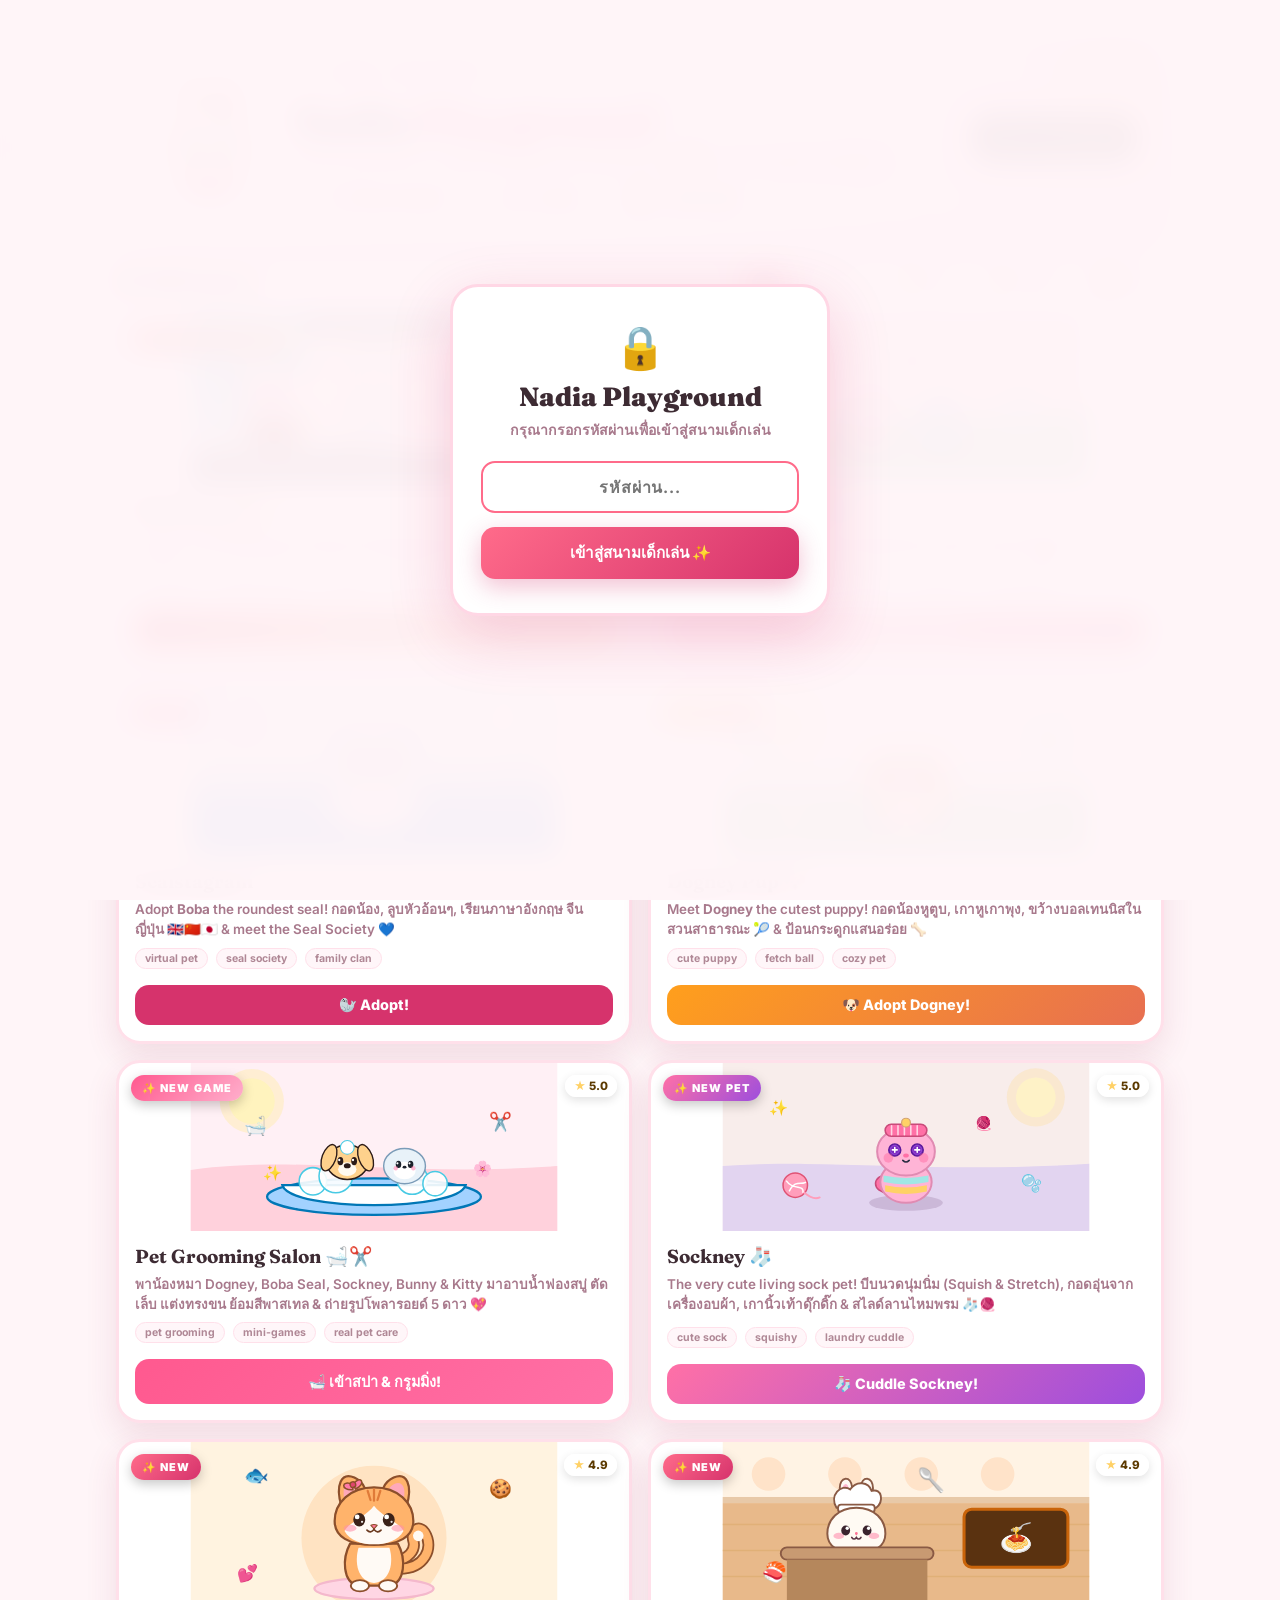
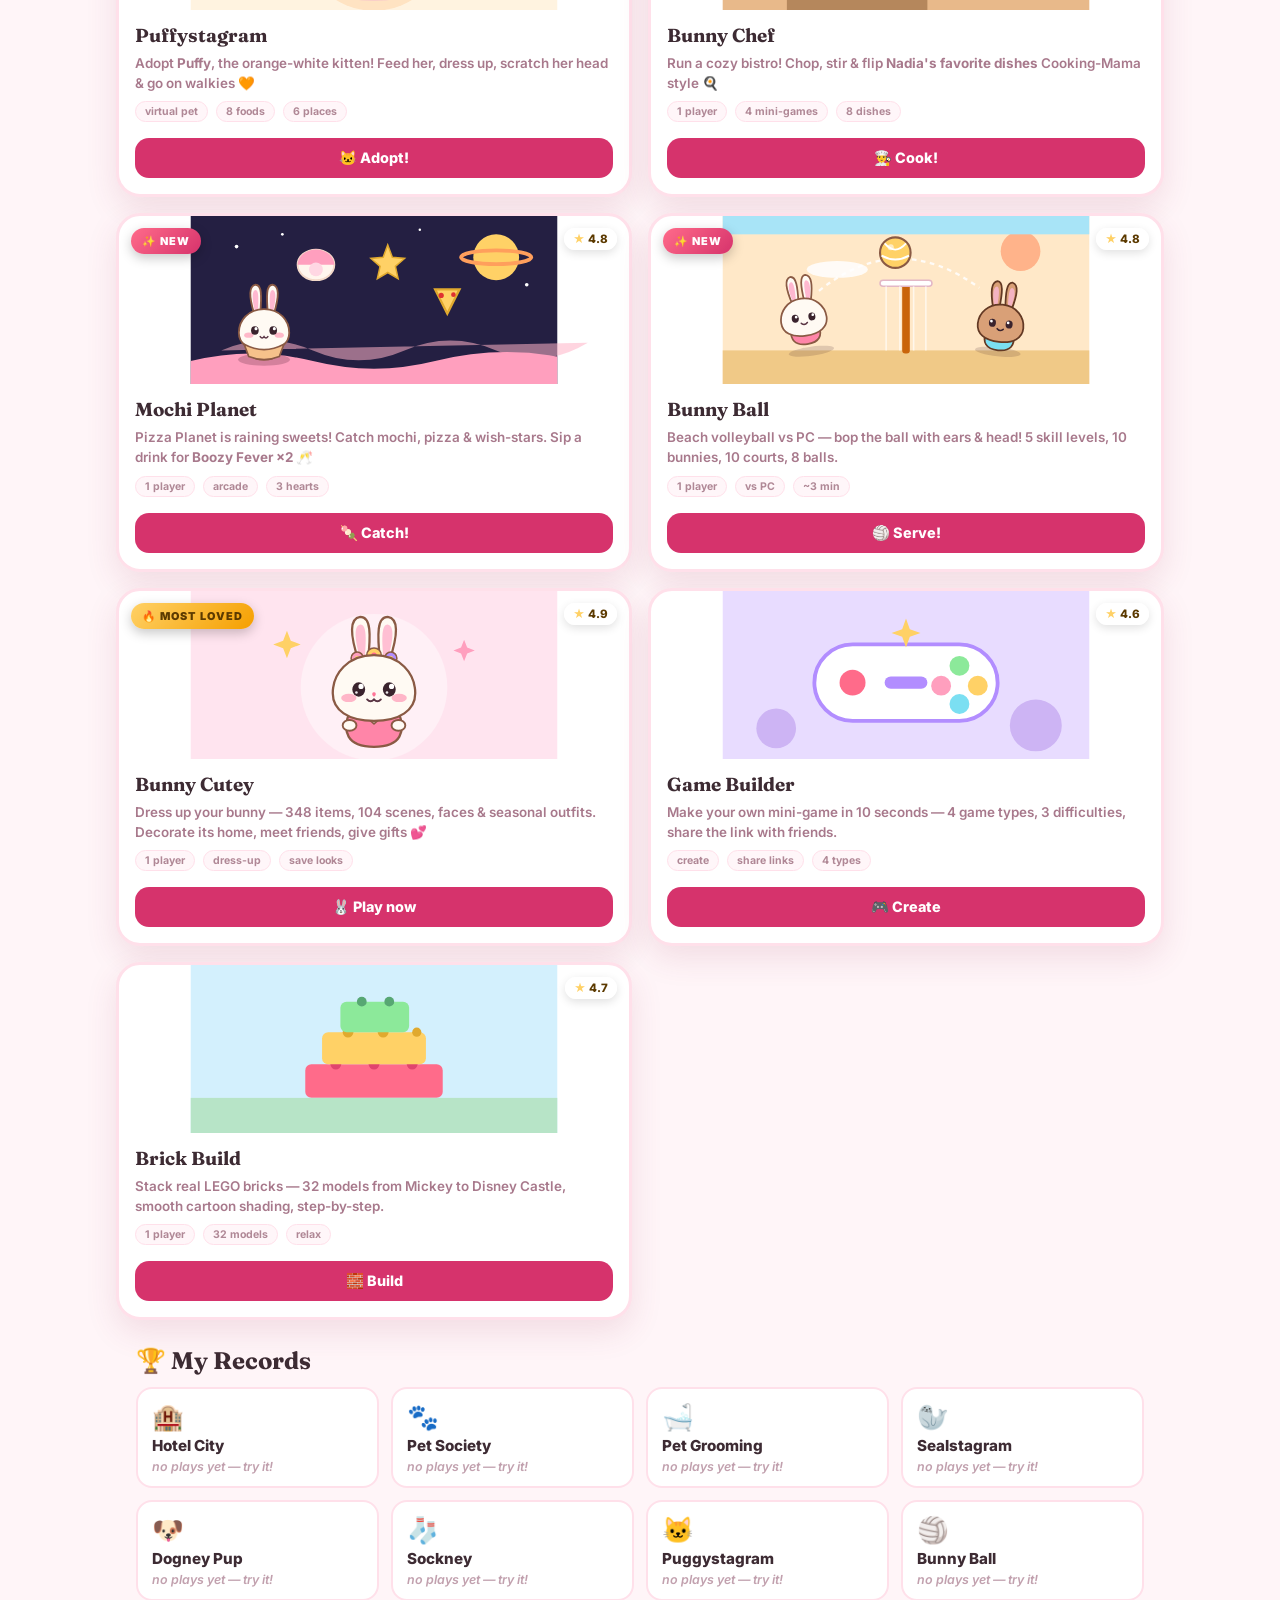
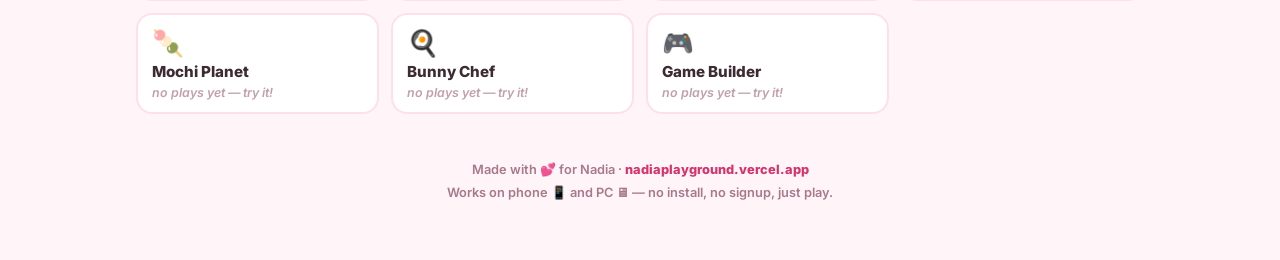
==== commit 0f4699bd: "chore: clean stray footer link, point exclusively to nadiaplayground.vercel.app" ====
--- a/index.html
+++ b/index.html
@@ -929,8 +929,7 @@
   </section>
 
   <footer>
-    Made with 💕 for Nadia · <a href="https://nadiaplayground.vercel.app">nadiaplayground.vercel.app</a> ·
-    <a href="library.html">📚 LEGO Library</a><br>
+    Made with 💕 for Nadia · <a href="https://nadiaplayground.vercel.app">nadiaplayground.vercel.app</a><br>
     Works on phone 📱 and PC 🖥 — no install, no signup, just play.
   </footer>
 </div>
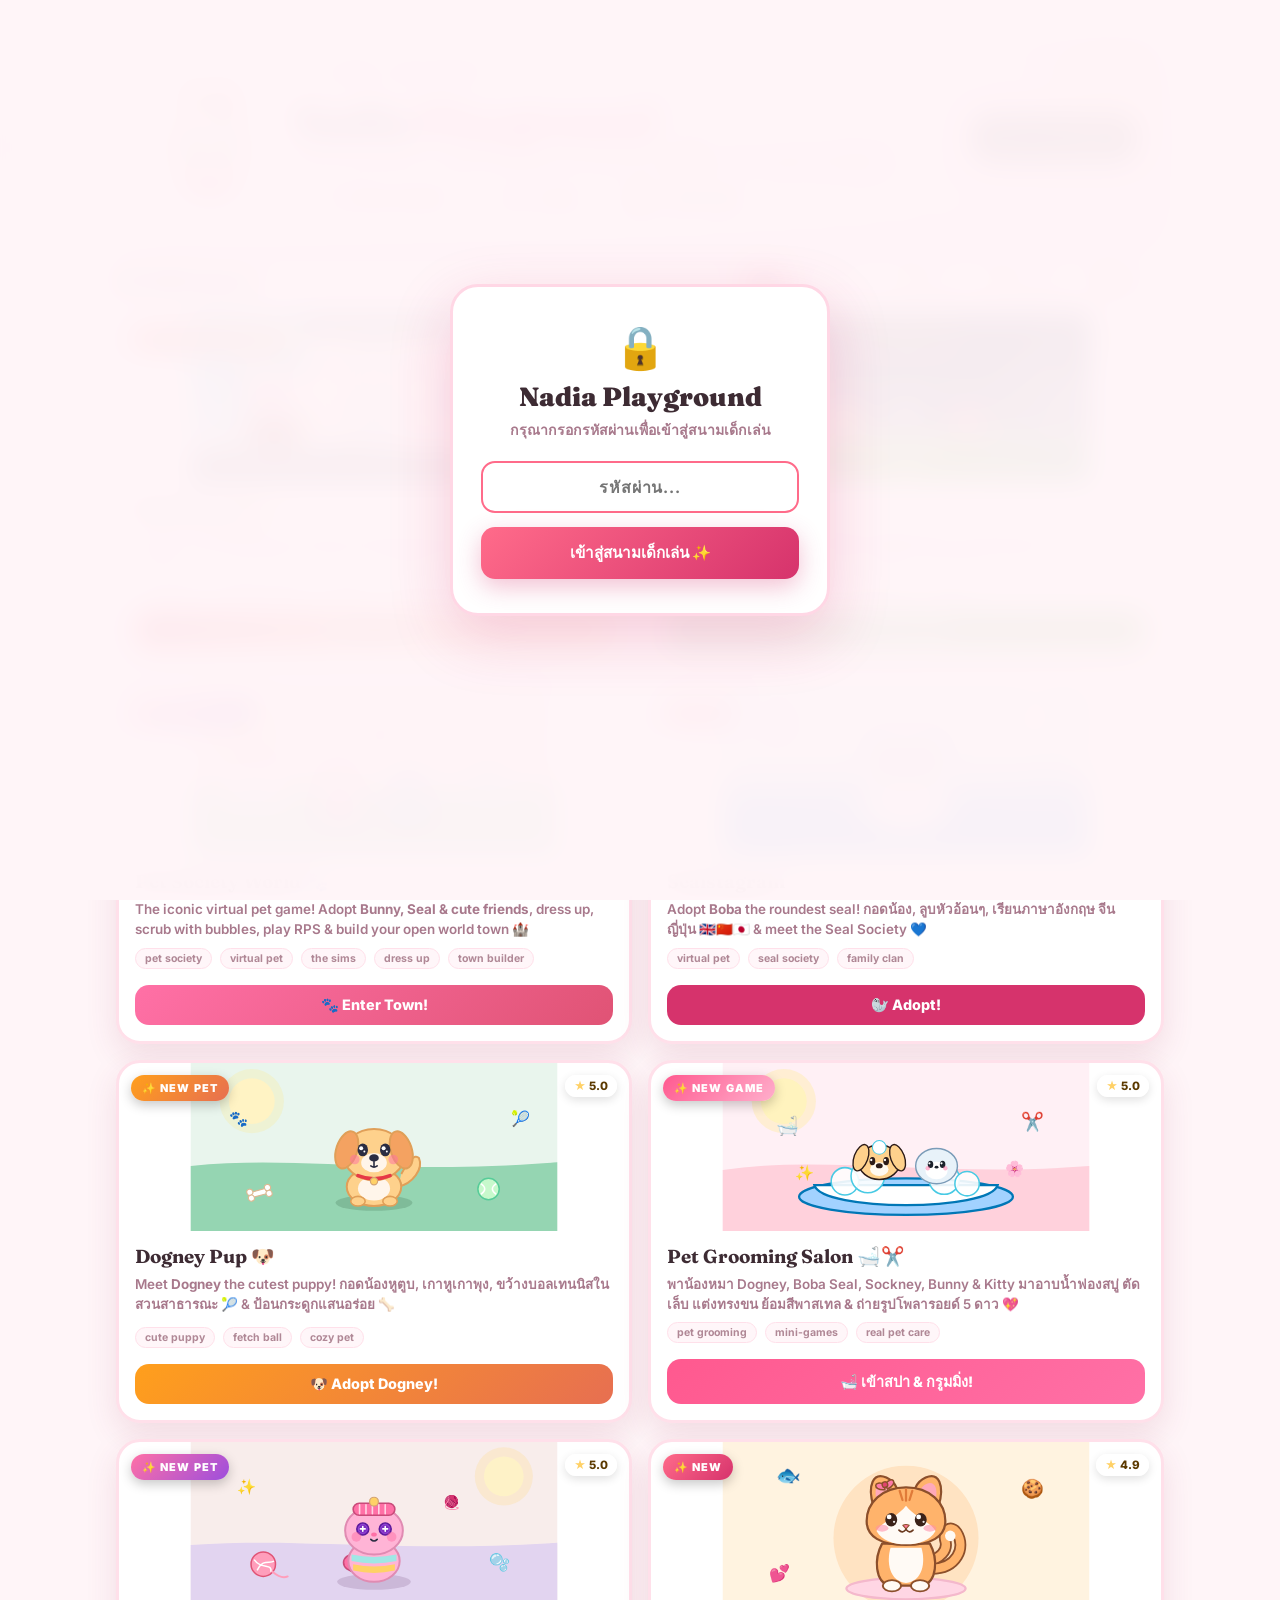
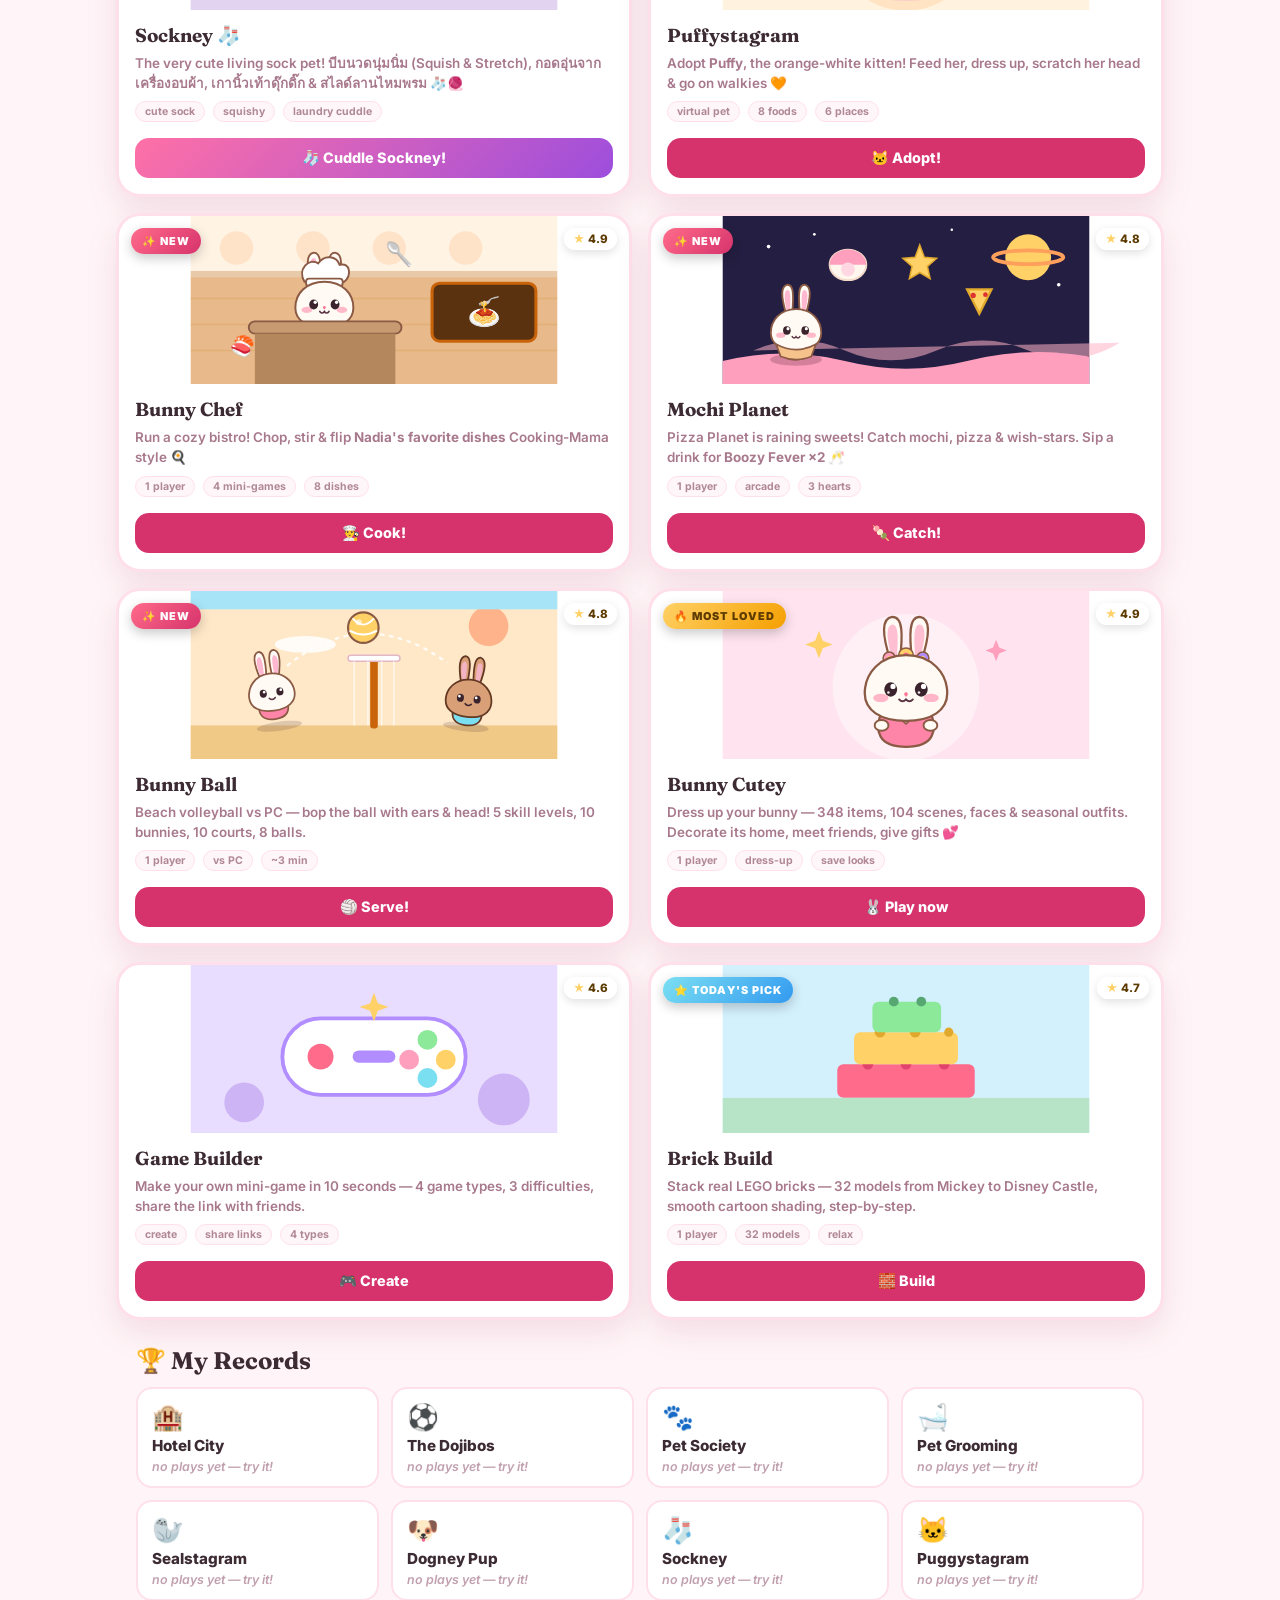
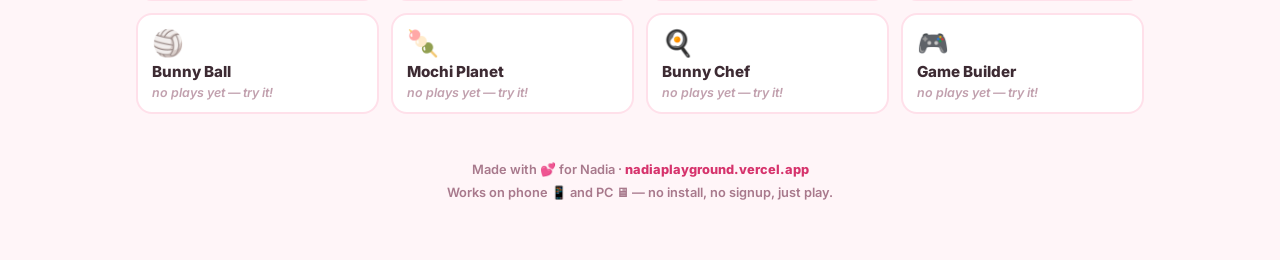
==== commit c693acf6: "feat: Add The Dojibos 1v1 mini football game with cute characters, super shots, touch controls, and " ====
--- a/index.html
+++ b/index.html
@@ -332,6 +332,62 @@
           <span class="chip">build &amp; decorate</span>
         </div>
         <span class="playbtn" style="background:linear-gradient(135deg,#d90429,#ffd166);color:#2d232e">🏨 Check In!</span>
+      </div>
+    </a>
+
+    <a class="card" href="dojibos.html" data-cat="sport" data-name="The Dojibos">
+      <div class="thumb">
+        <svg viewBox="0 0 480 220">
+          <defs>
+            <linearGradient id="stadiumSky" x1="0%" y1="0%" x2="0%" y2="100%">
+              <stop offset="0%" stop-color="#0a192f"/>
+              <stop offset="60%" stop-color="#1b3a4b"/>
+              <stop offset="100%" stop-color="#2d6a4f"/>
+            </linearGradient>
+            <linearGradient id="pitchGrass" x1="0%" y1="0%" x2="100%" y2="0%">
+              <stop offset="0%" stop-color="#2b9348"/>
+              <stop offset="50%" stop-color="#38b000"/>
+              <stop offset="100%" stop-color="#2b9348"/>
+            </linearGradient>
+          </defs>
+          <rect width="480" height="220" fill="url(#stadiumSky)"/>
+          <!-- Stadium Floodlights -->
+          <polygon points="40,0 0,160 160,160" fill="rgba(255,255,230,0.12)"/>
+          <polygon points="440,0 480,160 320,160" fill="rgba(255,255,230,0.12)"/>
+          <!-- Pitch -->
+          <rect y="160" width="480" height="60" fill="url(#pitchGrass)"/>
+          <line x1="0" y1="160" x2="480" y2="160" stroke="#fff" stroke-width="3"/>
+          <line x1="240" y1="160" x2="240" y2="220" stroke="#fff" stroke-width="3"/>
+          <circle cx="240" cy="160" r="35" fill="none" stroke="#fff" stroke-width="3"/>
+          <!-- Left Goal & Right Goal -->
+          <path d="M 0 100 L 40 100 L 40 160" fill="none" stroke="#fff" stroke-width="4"/>
+          <path d="M 480 100 L 440 100 L 440 160" fill="none" stroke="#fff" stroke-width="4"/>
+          <!-- Players -->
+          <circle cx="160" cy="140" r="22" fill="#ffd166" stroke="#2d232e" stroke-width="2.5"/>
+          <text x="160" y="146" font-size="20" text-anchor="middle">🐶</text>
+          <circle cx="320" cy="140" r="22" fill="#e63946" stroke="#2d232e" stroke-width="2.5"/>
+          <text x="320" y="146" font-size="20" text-anchor="middle">🤖</text>
+          <!-- Soccer Ball with speed trail -->
+          <path d="M 210 135 L 235 130" stroke="#ffd166" stroke-width="4" stroke-dasharray="4,4"/>
+          <circle cx="240" cy="128" r="12" fill="#fff" stroke="#2d232e" stroke-width="2"/>
+          <text x="240" y="132" font-size="12" text-anchor="middle">⚽</text>
+          <!-- Scoreboard Jumbotron -->
+          <rect x="180" y="12" width="120" height="32" rx="6" fill="#111a14" stroke="#ffd166" stroke-width="2"/>
+          <text x="240" y="32" font-family="'Fraunces',serif" font-weight="900" font-size="14" fill="#ffd166" text-anchor="middle" letter-spacing="1">1 - 0</text>
+        </svg>
+        <span class="badge new" style="background:linear-gradient(135deg,#2b9348,#ffd166);color:#1b4332">⚽ 1v1 Football</span>
+        <span class="stars"><s>★</s> 5.0</span>
+      </div>
+      <div class="cbody">
+        <div class="crow"><h3>The Dojibos ⚽🐾</h3></div>
+        <p>เกมฟุตบอลดวลแข้ง 1 ต่อ 1 สุดมันส์! เลือกตัวละคร The Dojibos (Doji Dog, Boba Seal, Sockney) เลี้ยง หลบ โหม่ง และซัดท่าไม้ตายชิงถ้วยแชมป์!</p>
+        <div class="meta">
+          <span class="chip">mini football</span>
+          <span class="chip">1v1 soccer</span>
+          <span class="chip">super kick</span>
+          <span class="chip">arcade</span>
+        </div>
+        <span class="playbtn" style="background:linear-gradient(135deg,#2b9348,#55a630);color:#fff">⚽ Kick Off!</span>
       </div>
     </a>
 
@@ -940,6 +996,7 @@
   (function () {
     var META = {
       hotel:    { e: '🏨', name: 'Hotel City',    link: 'hotel.html' },
+      dojibos:  { e: '⚽', name: 'The Dojibos',   link: 'dojibos.html' },
       petsociety:{ e: '🐾', name: 'Pet Society', link: 'petsociety.html' },
       grooming: { e: '🛁', name: 'Pet Grooming', link: 'grooming.html' },
       seal:   { e: '🦭', name: 'Sealstagram',  link: 'seal.html' },
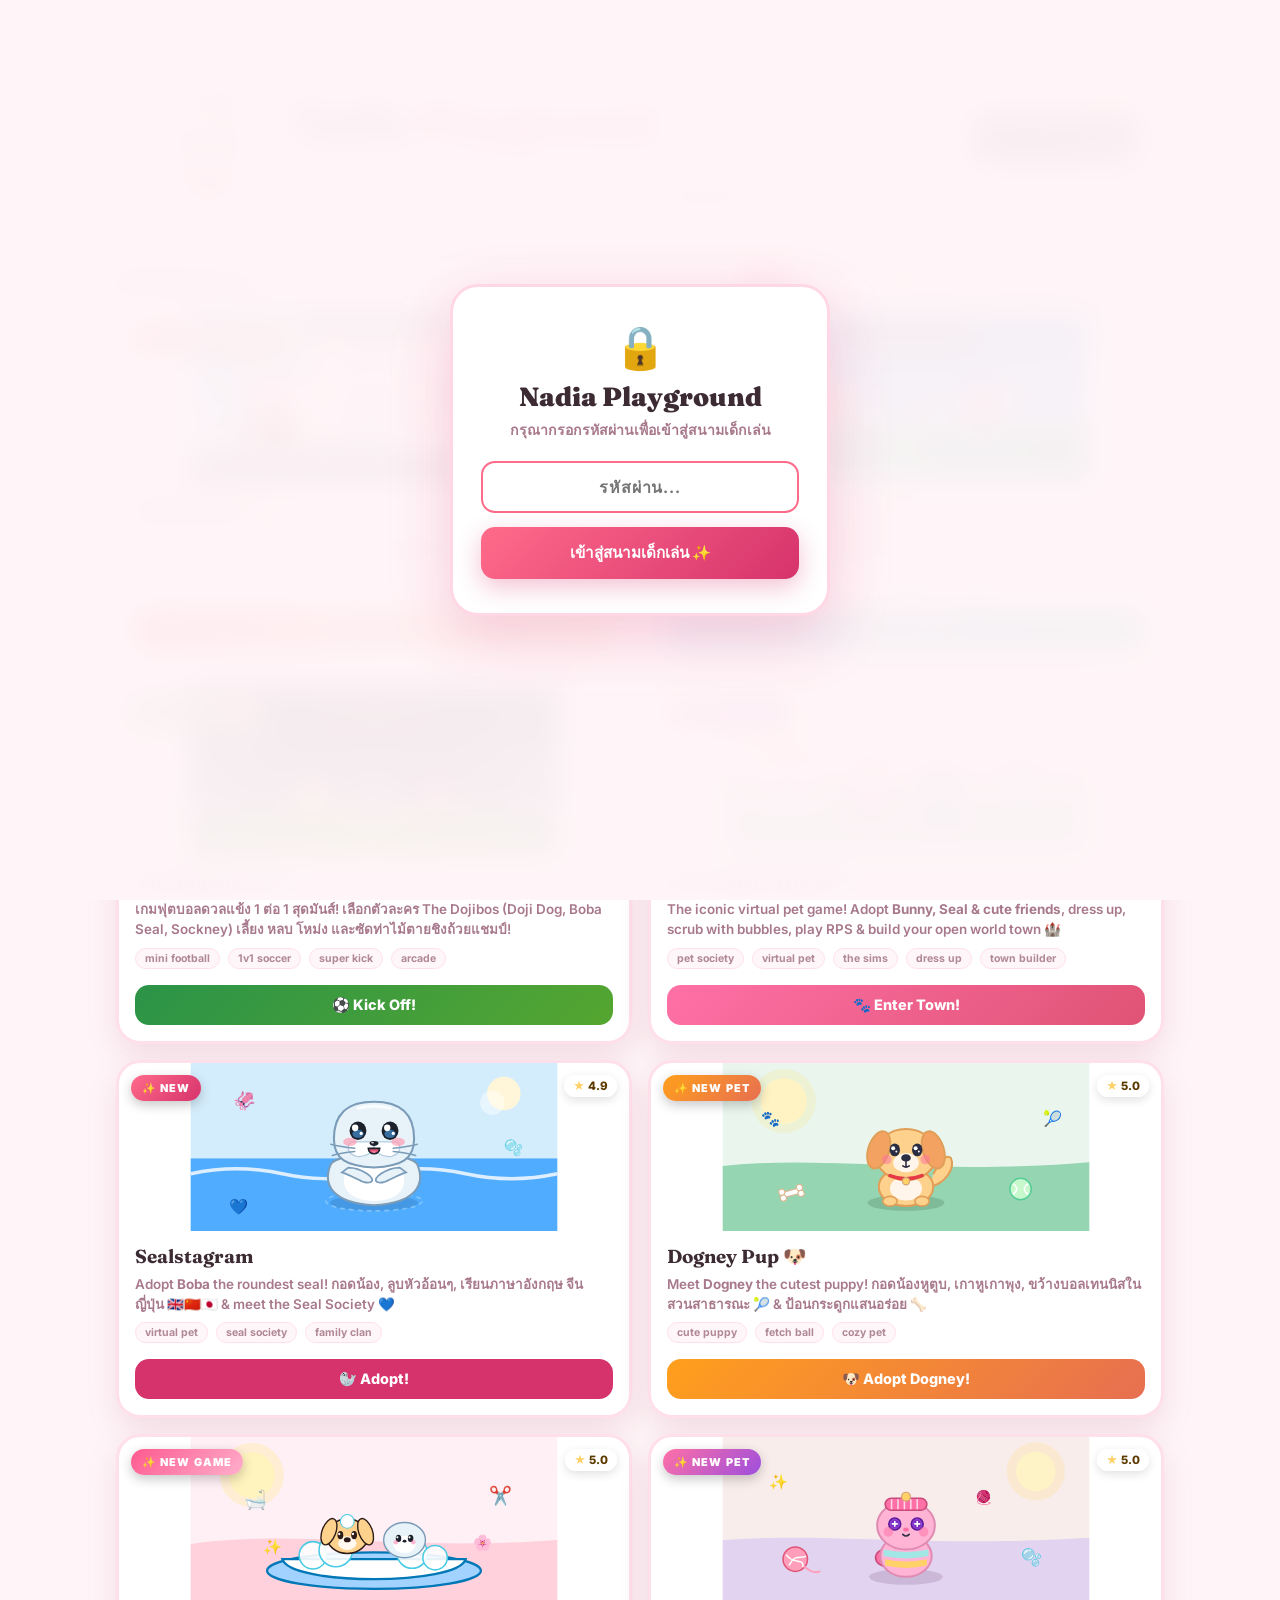
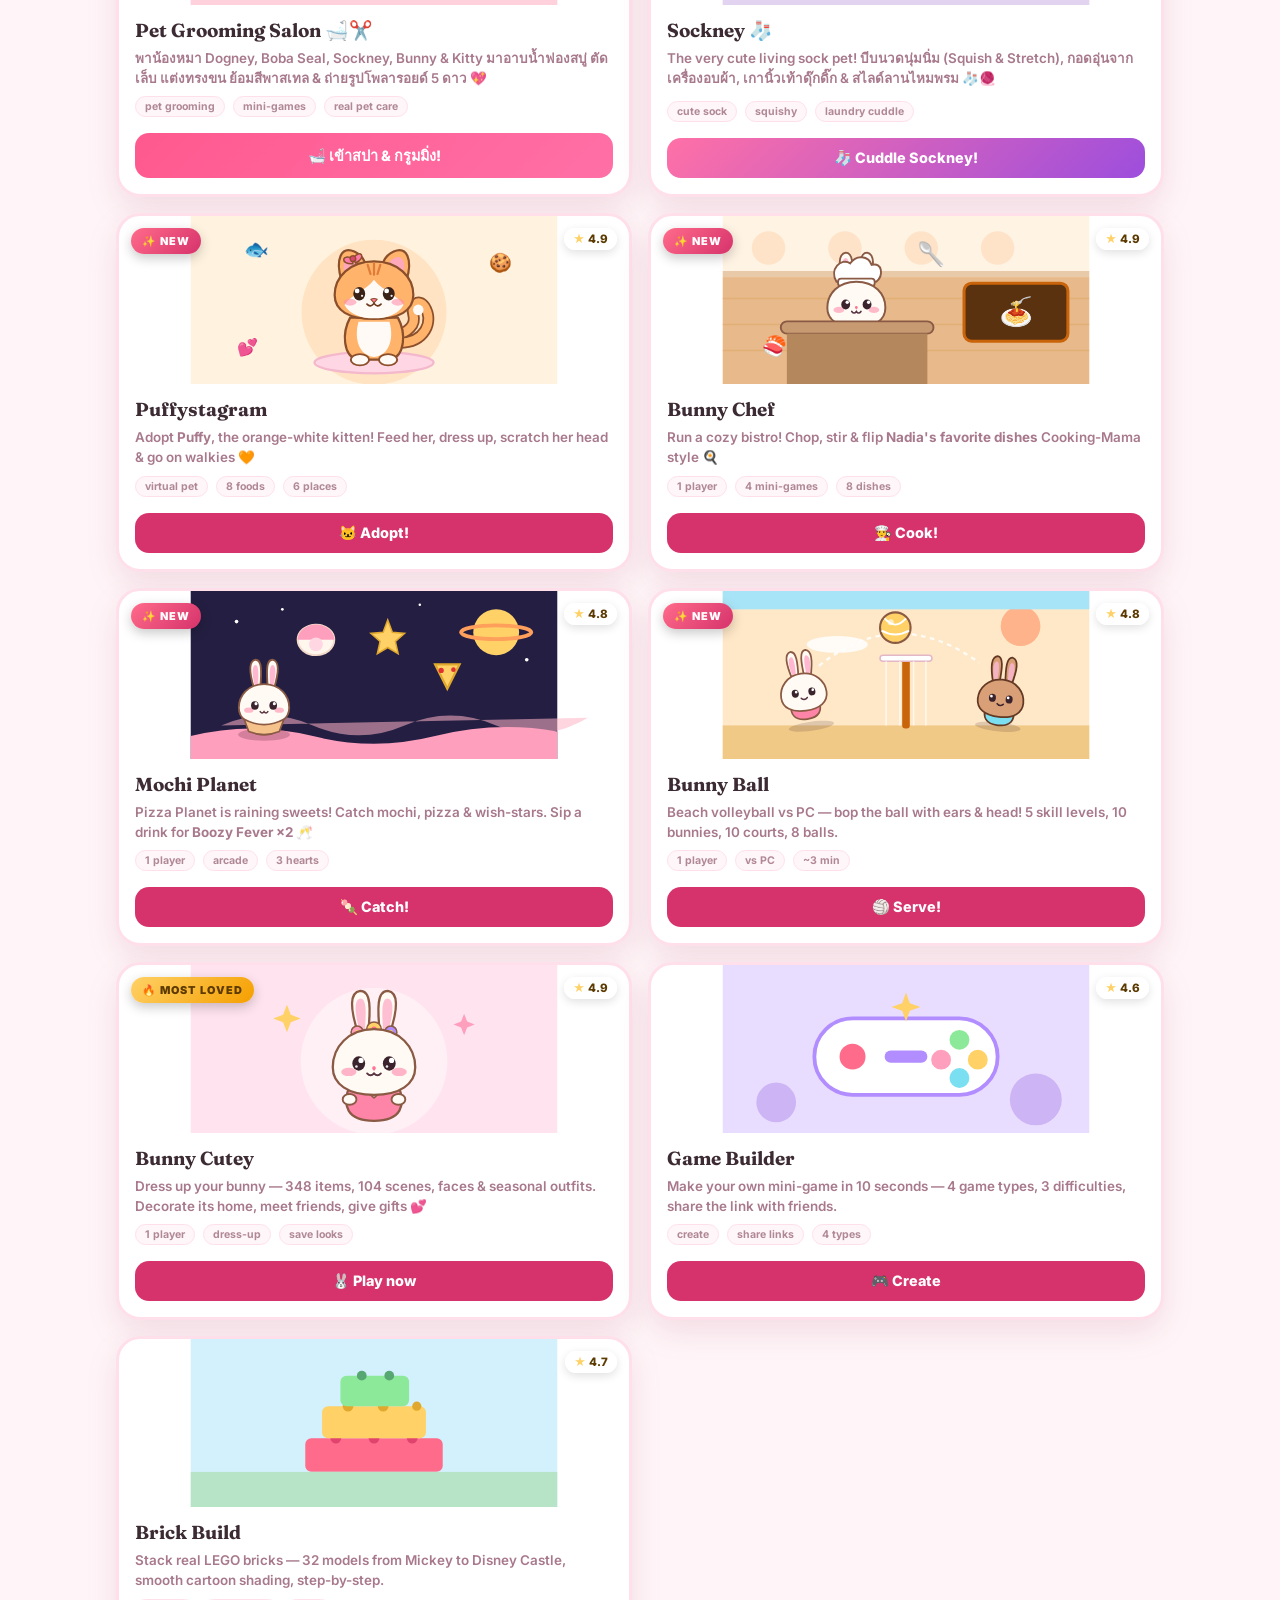
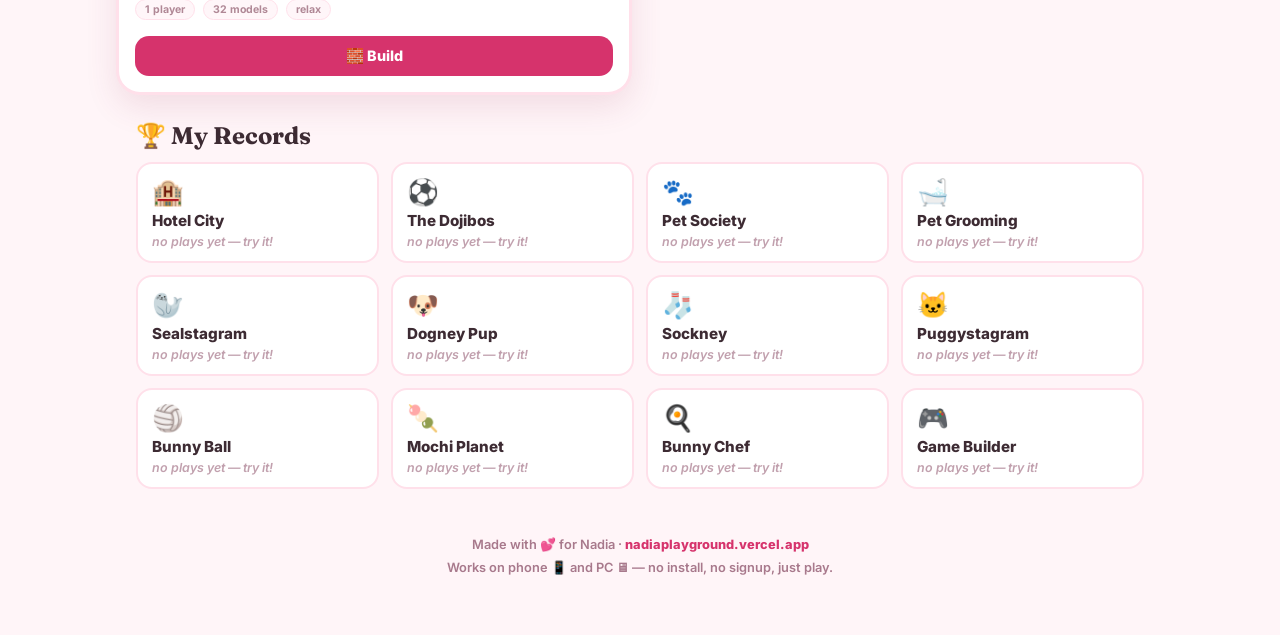
==== commit 9f678391: "feat: Add Dogney Courts Wii Sports 4-in-1 suite (Tennis, Bowling, Baseball, Boxing)" ====
--- a/index.html
+++ b/index.html
@@ -238,7 +238,7 @@
       <ellipse cx="82" cy="96" rx="7" ry="5" fill="#fffaf3" stroke="#8a5a44" stroke-width="2.2"/>
     </svg>
     <div class="hero-left">
-      <span class="kicker"><span class="dot"></span> 9 games · free forever</span>
+      <span class="kicker"><span class="dot"></span> 10 games · free forever</span>
       <h1>Nadia <span class="hl">Playground</span></h1>
       <p>Dress up bunnies 🐰 spike volleyballs 🏐 build bricks 🧱 — pick a game and play!</p>
       <div class="hero-stats">
@@ -332,6 +332,57 @@
           <span class="chip">build &amp; decorate</span>
         </div>
         <span class="playbtn" style="background:linear-gradient(135deg,#d90429,#ffd166);color:#2d232e">🏨 Check In!</span>
+      </div>
+    </a>
+
+    <a class="card" href="dogney-courts.html" data-cat="sport" data-name="Dogney Courts">
+      <div class="thumb">
+        <svg viewBox="0 0 480 220">
+          <defs>
+            <linearGradient id="courtsSky" x1="0%" y1="0%" x2="0%" y2="100%">
+              <stop offset="0%" stop-color="#0284c7"/>
+              <stop offset="60%" stop-color="#38bdf8"/>
+              <stop offset="100%" stop-color="#bae6fd"/>
+            </linearGradient>
+            <linearGradient id="courtFloor" x1="0%" y1="0%" x2="100%" y2="0%">
+              <stop offset="0%" stop-color="#059669"/>
+              <stop offset="50%" stop-color="#10b981"/>
+              <stop offset="100%" stop-color="#059669"/>
+            </linearGradient>
+          </defs>
+          <rect width="480" height="220" fill="url(#courtsSky)"/>
+          <ellipse cx="240" cy="180" rx="230" ry="60" fill="rgba(255,255,255,0.25)"/>
+          <rect y="140" width="480" height="80" fill="url(#courtFloor)"/>
+          <line x1="0" y1="140" x2="480" y2="140" stroke="#fff" stroke-width="3"/>
+          <line x1="240" y1="140" x2="240" y2="220" stroke="#fff" stroke-width="3"/>
+          <circle cx="130" cy="120" r="24" fill="#ffd166" stroke="#1e293b" stroke-width="2.5"/>
+          <text x="130" y="128" font-size="24" text-anchor="middle">🐕</text>
+          <ellipse cx="160" cy="110" rx="10" ry="16" fill="#f59e0b" stroke="#1e293b" stroke-width="2"/>
+          <circle cx="240" cy="125" r="14" fill="#0284c7" stroke="#1e293b" stroke-width="2"/>
+          <text x="240" y="130" font-size="12" text-anchor="middle">🎳</text>
+          <ellipse cx="270" cy="120" rx="6" ry="14" fill="#fff" stroke="#ef4444" stroke-width="1.5"/>
+          <circle cx="340" cy="120" r="24" fill="#ff70a6" stroke="#1e293b" stroke-width="2.5"/>
+          <text x="340" y="128" font-size="24" text-anchor="middle">🐶</text>
+          <text x="365" y="105" font-size="20">⚾</text>
+          <text x="70" y="110" font-size="24">🥊</text>
+          <text x="410" y="110" font-size="24">🎾</text>
+          <rect x="150" y="12" width="180" height="34" rx="8" fill="#0f172a" stroke="#38bdf8" stroke-width="2"/>
+          <text x="240" y="34" font-family="'Fraunces',serif" font-weight="900" font-size="14" fill="#38bdf8" text-anchor="middle" letter-spacing="1">WII SPORTS EDITION</text>
+        </svg>
+        <span class="badge new" style="background:linear-gradient(135deg,#0284c7,#10b981);color:#fff">🏆 4-in-1 Sports</span>
+        <span class="stars"><s>★</s> 5.0</span>
+      </div>
+      <div class="cbody">
+        <div class="crow"><h3>Dogney Courts 🎾🎳⚾🥊</h3></div>
+        <p>ชุดเกมส์กีฬา Wii Sports Pet Edition มันส์สะใจ 4 กีฬาในหนึ่งเดียว! เทนนิสเสิร์ฟสายฟ้า โบว์ลิ่ง 10 พิน เบสบอลซัดโฮมรัน และชกมวยสากลเคาน์เตอร์น็อกเอาต์!</p>
+        <div class="meta">
+          <span class="chip">wii sports</span>
+          <span class="chip">tennis</span>
+          <span class="chip">bowling</span>
+          <span class="chip">baseball</span>
+          <span class="chip">boxing</span>
+        </div>
+        <span class="playbtn" style="background:linear-gradient(135deg,#0284c7,#10b981);color:#fff">🏆 Play Sports!</span>
       </div>
     </a>
 
